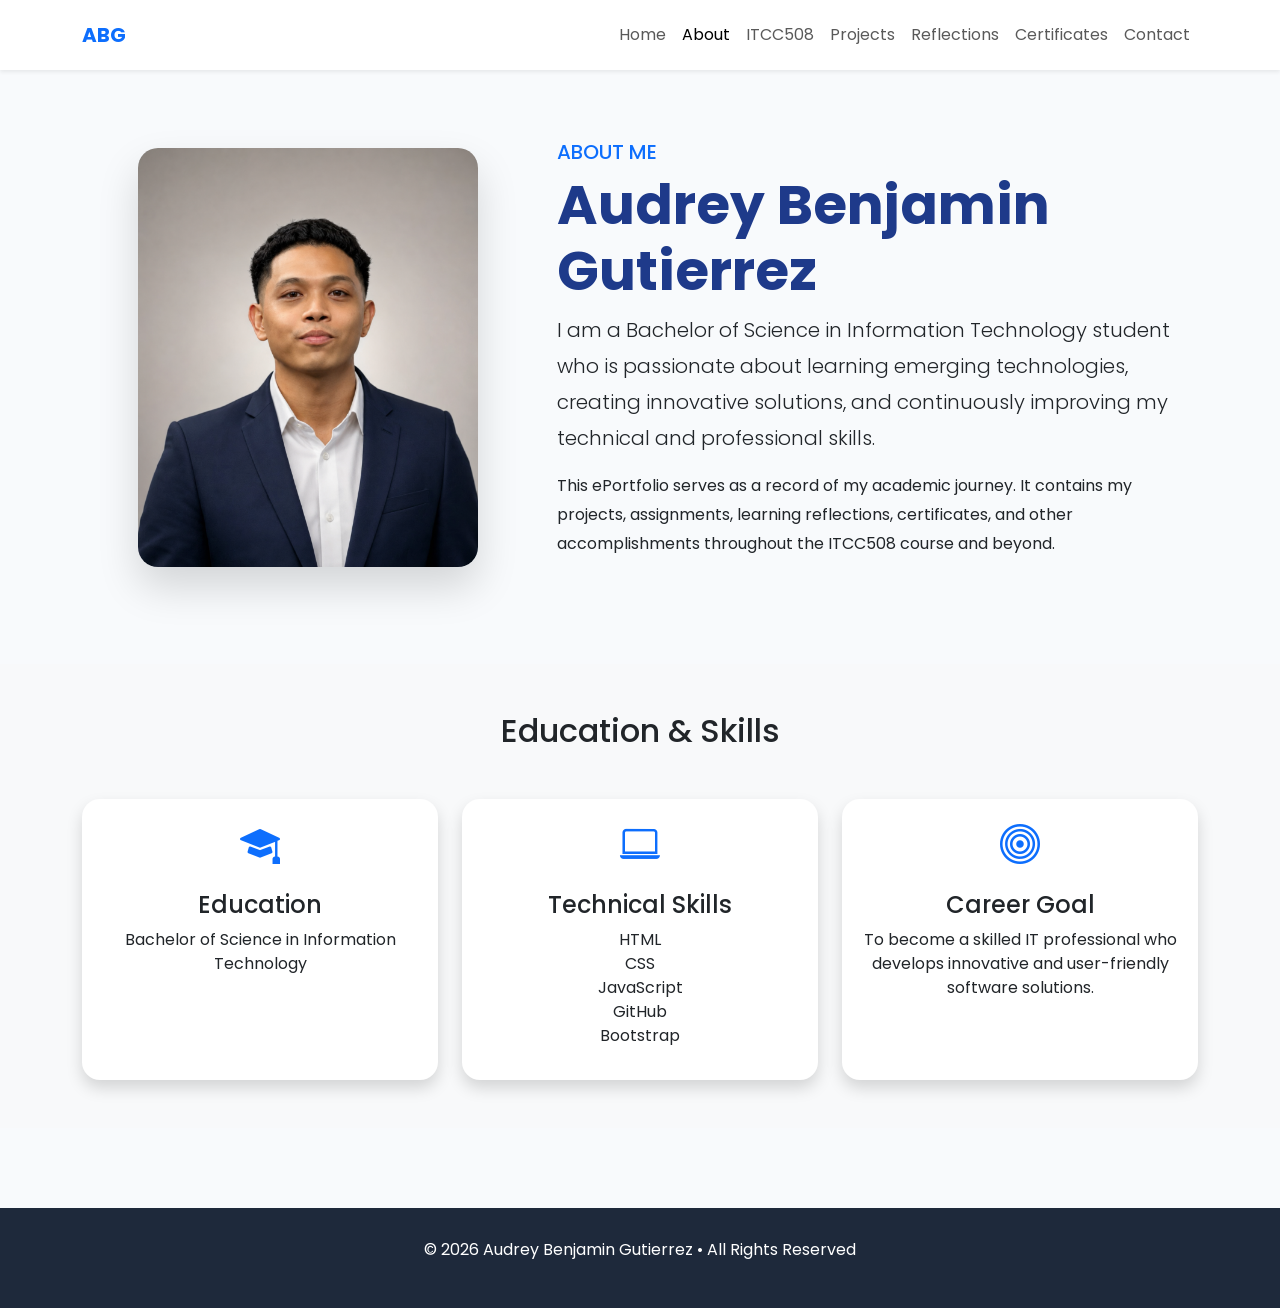
==== about.html @ 9e78c1af "Initial portfolio website" ====
<!DOCTYPE html>
<html lang="en">

<head>

    <meta charset="UTF-8">
    <meta name="viewport" content="width=device-width, initial-scale=1.0">

    <title>About Me | Audrey Benjamin Gutierrez</title>

    <!-- Bootstrap -->
    <link href="https://cdn.jsdelivr.net/npm/bootstrap@5.3.7/dist/css/bootstrap.min.css" rel="stylesheet">

    <!-- Bootstrap Icons -->
    <link rel="stylesheet" href="https://cdn.jsdelivr.net/npm/bootstrap-icons@1.11.3/font/bootstrap-icons.min.css">

    <!-- Google Font -->
    <link href="https://fonts.googleapis.com/css2?family=Poppins:wght@300;400;600;700&display=swap" rel="stylesheet">

    <!-- CSS -->
    <link rel="stylesheet" href="css/style.css">

</head>

<body>

<!-- NAVBAR -->

<nav class="navbar navbar-expand-lg navbar-light bg-white shadow-sm fixed-top">

<div class="container">

<a class="navbar-brand fw-bold text-primary" href="index.html">
ABG
</a>

<button class="navbar-toggler" data-bs-toggle="collapse" data-bs-target="#navMenu">
<span class="navbar-toggler-icon"></span>
</button>

<div class="collapse navbar-collapse" id="navMenu">

<ul class="navbar-nav ms-auto">

<li class="nav-item"><a class="nav-link" href="index.html">Home</a></li>
<li class="nav-item"><a class="nav-link active" href="about.html">About</a></li>
<li class="nav-item"><a class="nav-link" href="itcc508.html">ITCC508</a></li>
<li class="nav-item"><a class="nav-link" href="projects.html">Projects</a></li>
<li class="nav-item"><a class="nav-link" href="reflections.html">Reflections</a></li>
<li class="nav-item"><a class="nav-link" href="certificates.html">Certificates</a></li>
<li class="nav-item"><a class="nav-link" href="contact.html">Contact</a></li>

</ul>

</div>

</div>

</nav>

<!-- ABOUT -->

<section class="about-page">

<div class="container">

<div class="row align-items-center">

<div class="col-lg-5 text-center">

<img src="images/profile.jpg" class="profile-about">

</div>

<div class="col-lg-7">

<h5 class="text-primary">ABOUT ME</h5>

<h1>Audrey Benjamin Gutierrez</h1>

<p class="lead">

I am a Bachelor of Science in Information Technology student who is passionate about learning emerging technologies, creating innovative solutions, and continuously improving my technical and professional skills.

</p>

<p>

This ePortfolio serves as a record of my academic journey. It contains my projects, assignments, learning reflections, certificates, and other accomplishments throughout the ITCC508 course and beyond.

</p>

</div>

</div>

</div>

</section>

<!-- EDUCATION -->

<section class="py-5 bg-light">

<div class="container">

<h2 class="text-center mb-5">Education & Skills</h2>

<div class="row">

<div class="col-md-4">

<div class="card shadow h-100">

<div class="card-body text-center">

<i class="bi bi-mortarboard-fill fs-1 text-primary"></i>

<h4 class="mt-3">Education</h4>

<p>

Bachelor of Science in Information Technology

</p>

</div>

</div>

</div>

<div class="col-md-4">

<div class="card shadow h-100">

<div class="card-body text-center">

<i class="bi bi-laptop fs-1 text-primary"></i>

<h4 class="mt-3">Technical Skills</h4>

<p>

HTML<br>
CSS<br>
JavaScript<br>
GitHub<br>
Bootstrap

</p>

</div>

</div>

</div>

<div class="col-md-4">

<div class="card shadow h-100">

<div class="card-body text-center">

<i class="bi bi-bullseye fs-1 text-primary"></i>

<h4 class="mt-3">Career Goal</h4>

<p>

To become a skilled IT professional who develops innovative and user-friendly software solutions.

</p>

</div>

</div>

</div>

</div>

</div>

</section>

<footer>

<p>

© 2026 Audrey Benjamin Gutierrez • All Rights Reserved

</p>

</footer>

<script src="https://cdn.jsdelivr.net/npm/bootstrap@5.3.7/dist/js/bootstrap.bundle.min.js"></script>

</body>

</html>
---- css/style.css ----
*{
    margin:0;
    padding:0;
    box-sizing:border-box;
}

body{

    font-family:'Poppins',sans-serif;

    background:#f8fafc;

}

.navbar{

    padding:15px 0;

}

.hero{

    padding-top:140px;

    padding-bottom:90px;

}

.hero h1{

    font-size:65px;

    font-weight:700;

    color:#1e3a8a;

}

.hero h3{

    color:#2563eb;

    margin:20px 0;

}

.hero p{

    line-height:1.8;

    margin:30px 0;

}

.hero-image{

    width:420px;

    border-radius:25px;

    box-shadow:0 20px 40px rgba(0,0,0,.15);

}

.card{

    border:none;

    border-radius:18px;

    transition:.35s;

}

.card:hover{

    transform:translateY(-12px);

}

footer{

    background:#1e293b;

    color:white;

    text-align:center;

    padding:30px;

    margin-top:80px;

}
.about-page{

    padding-top:140px;
    padding-bottom:90px;

}

.profile-about{

    width:340px;
    border-radius:20px;

    box-shadow:0 20px 40px rgba(0,0,0,.15);

}

.about-page h1{

    font-size:55px;
    color:#1e3a8a;
    font-weight:700;

}

.about-page p{

    line-height:1.8;

}
.page-header{

padding-top:140px;
padding-bottom:70px;

background:#eff6ff;

}

.page-header h1{

font-size:52px;

font-weight:700;

color:#1e3a8a;

}

.page-header p{

margin-top:20px;

font-size:18px;

color:#555;

}

.dashboard-card{

background:white;

padding:35px;

border-radius:18px;

box-shadow:0 10px 25px rgba(0,0,0,.08);

height:100%;

transition:.3s;

}

.dashboard-card:hover{

transform:translateY(-8px);

}

.dashboard-card h3{

color:#2563eb;

margin-bottom:20px;

}
/* PROJECT PAGE */

.project-card{

background:white;

border-radius:20px;

overflow:hidden;

box-shadow:0 15px 30px rgba(0,0,0,.08);

transition:.35s;

height:100%;

}

.project-card:hover{

transform:translateY(-10px);

}

.project-card img{

height:220px;

width:100%;

object-fit:cover;

}

.badge{

padding:10px 15px;

margin-right:5px;

}
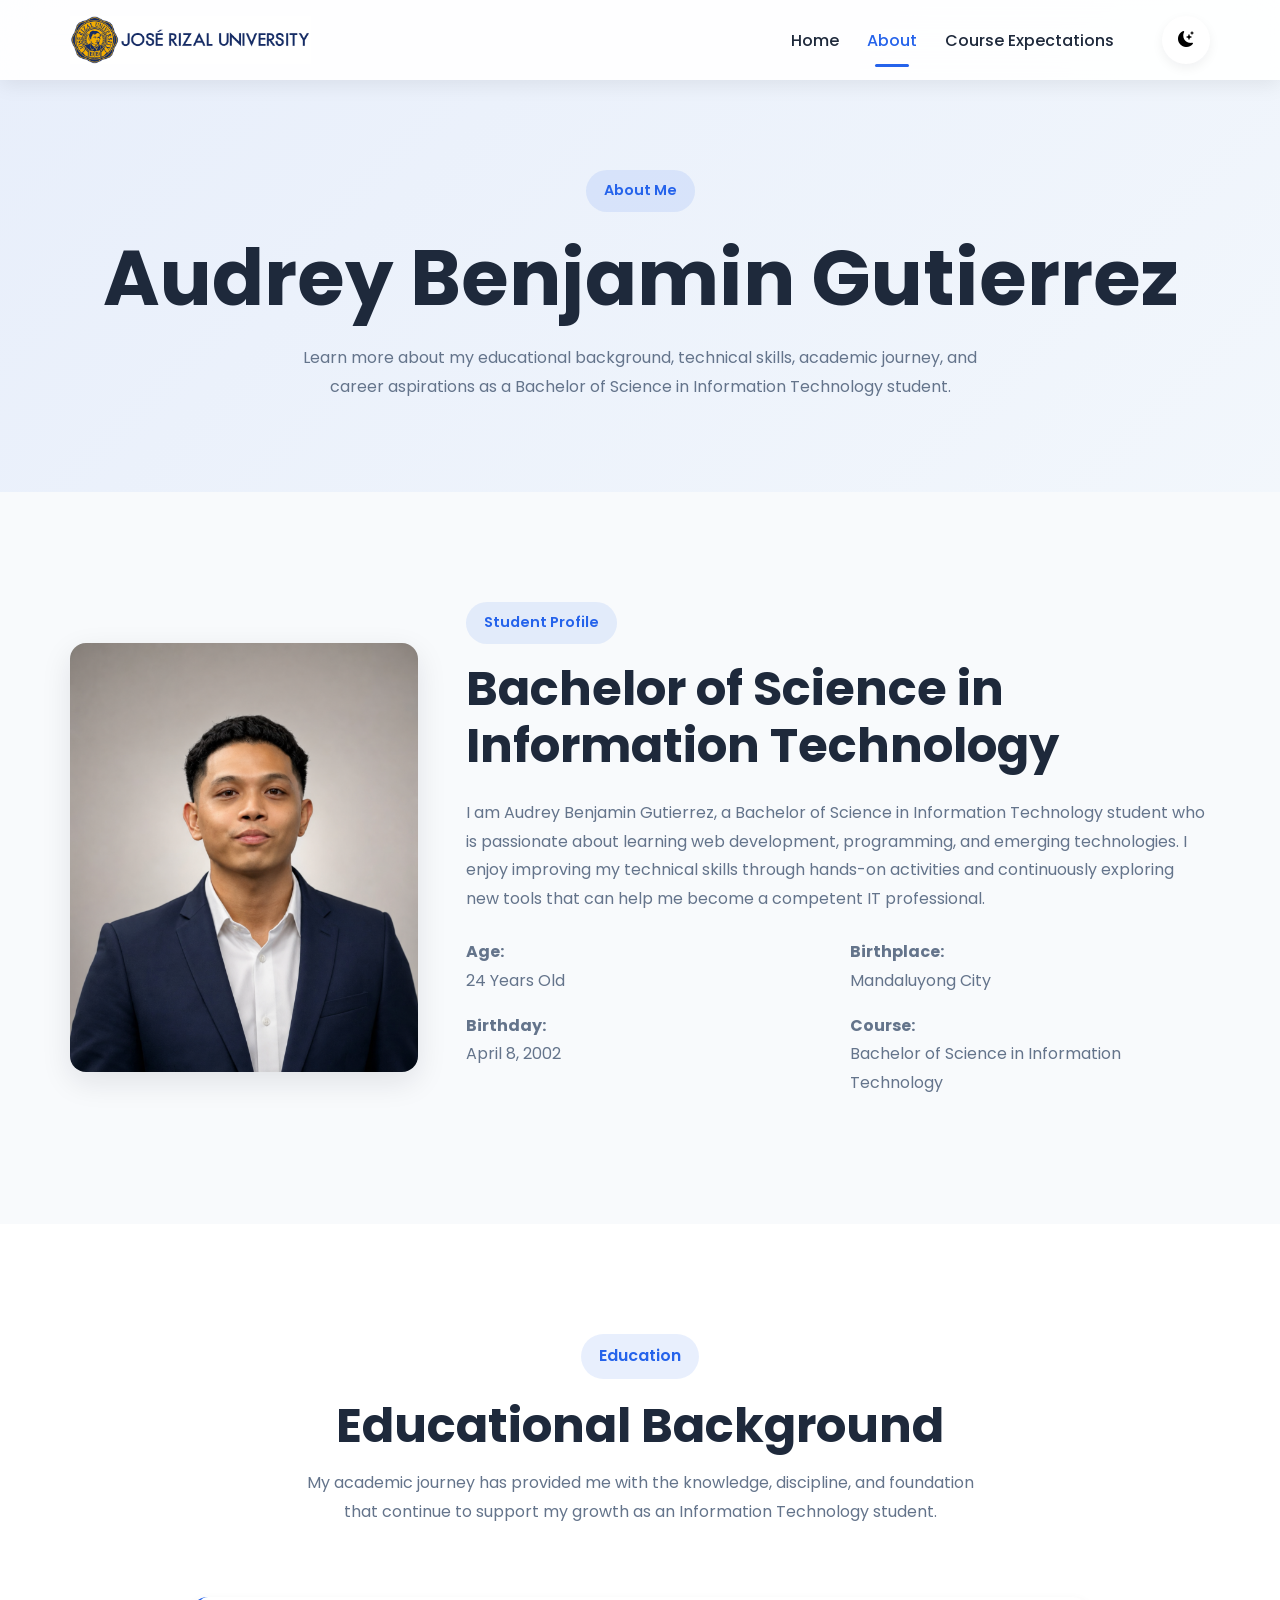
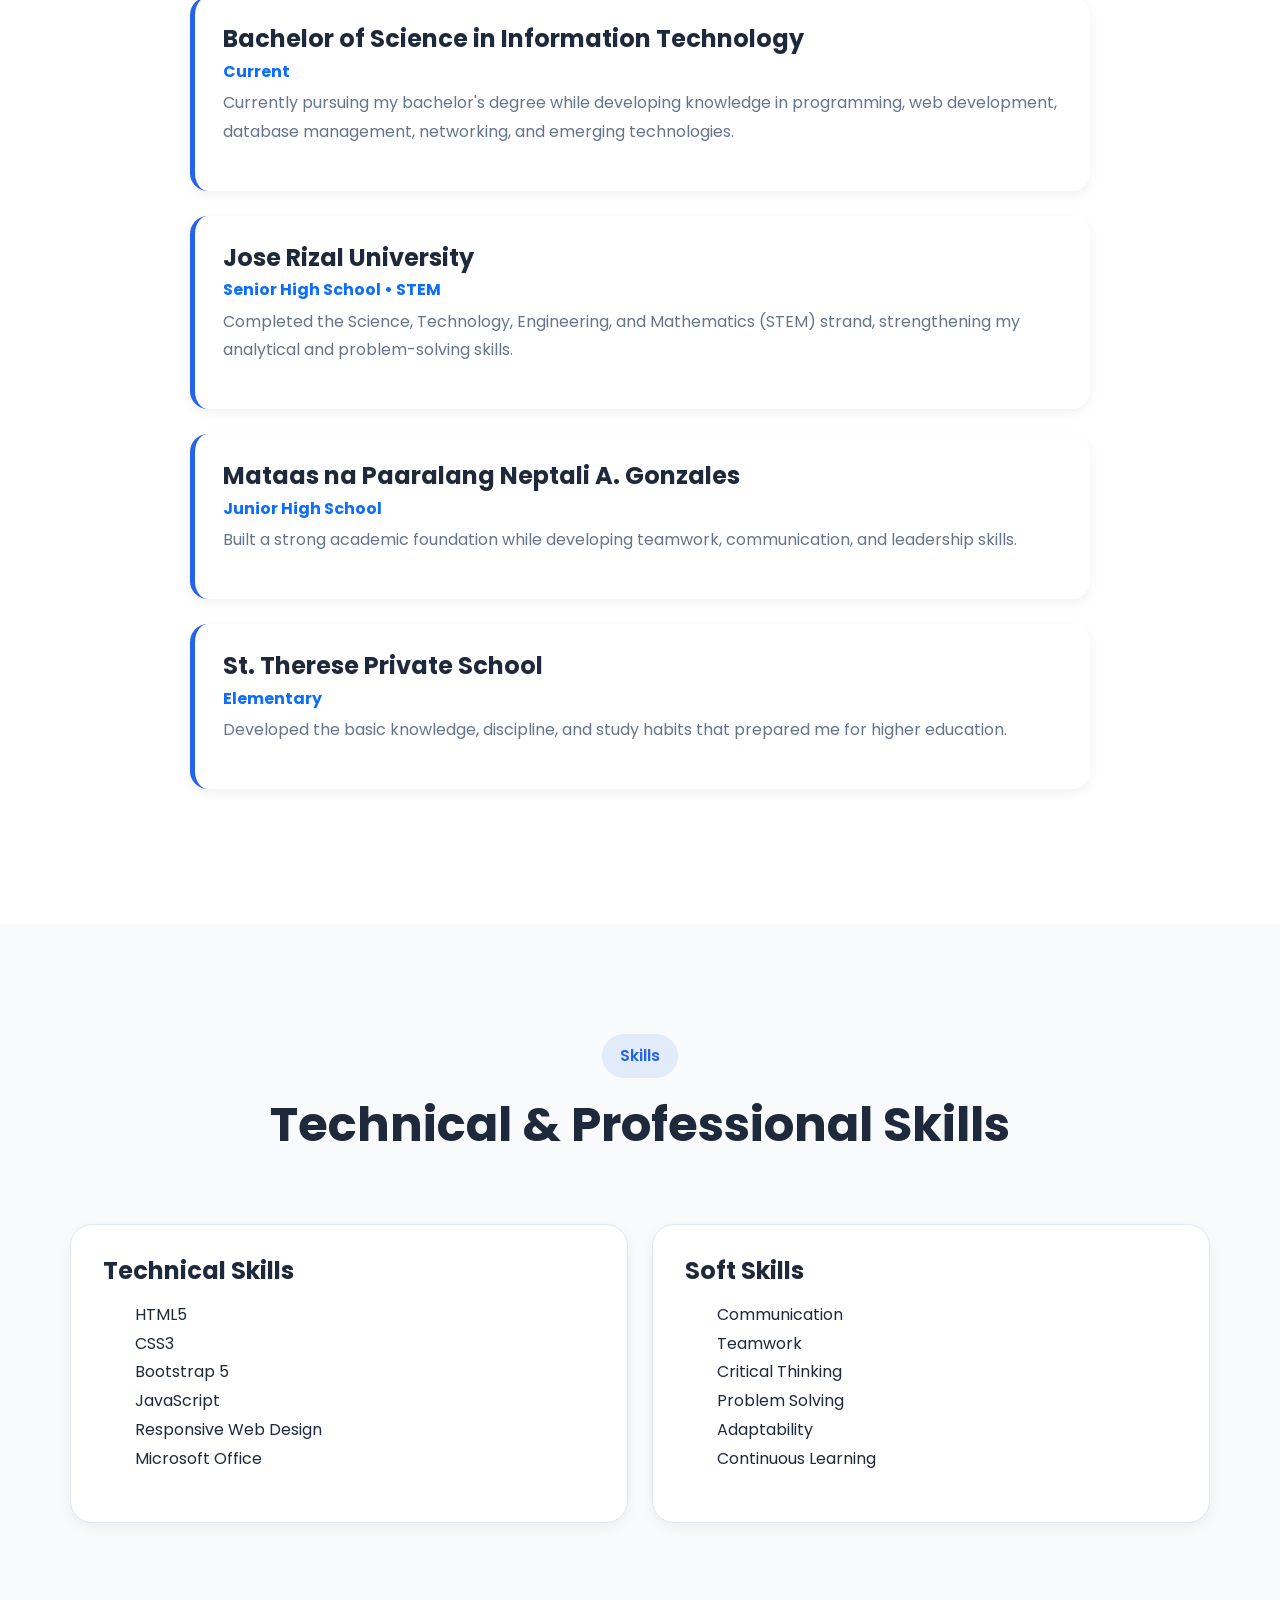
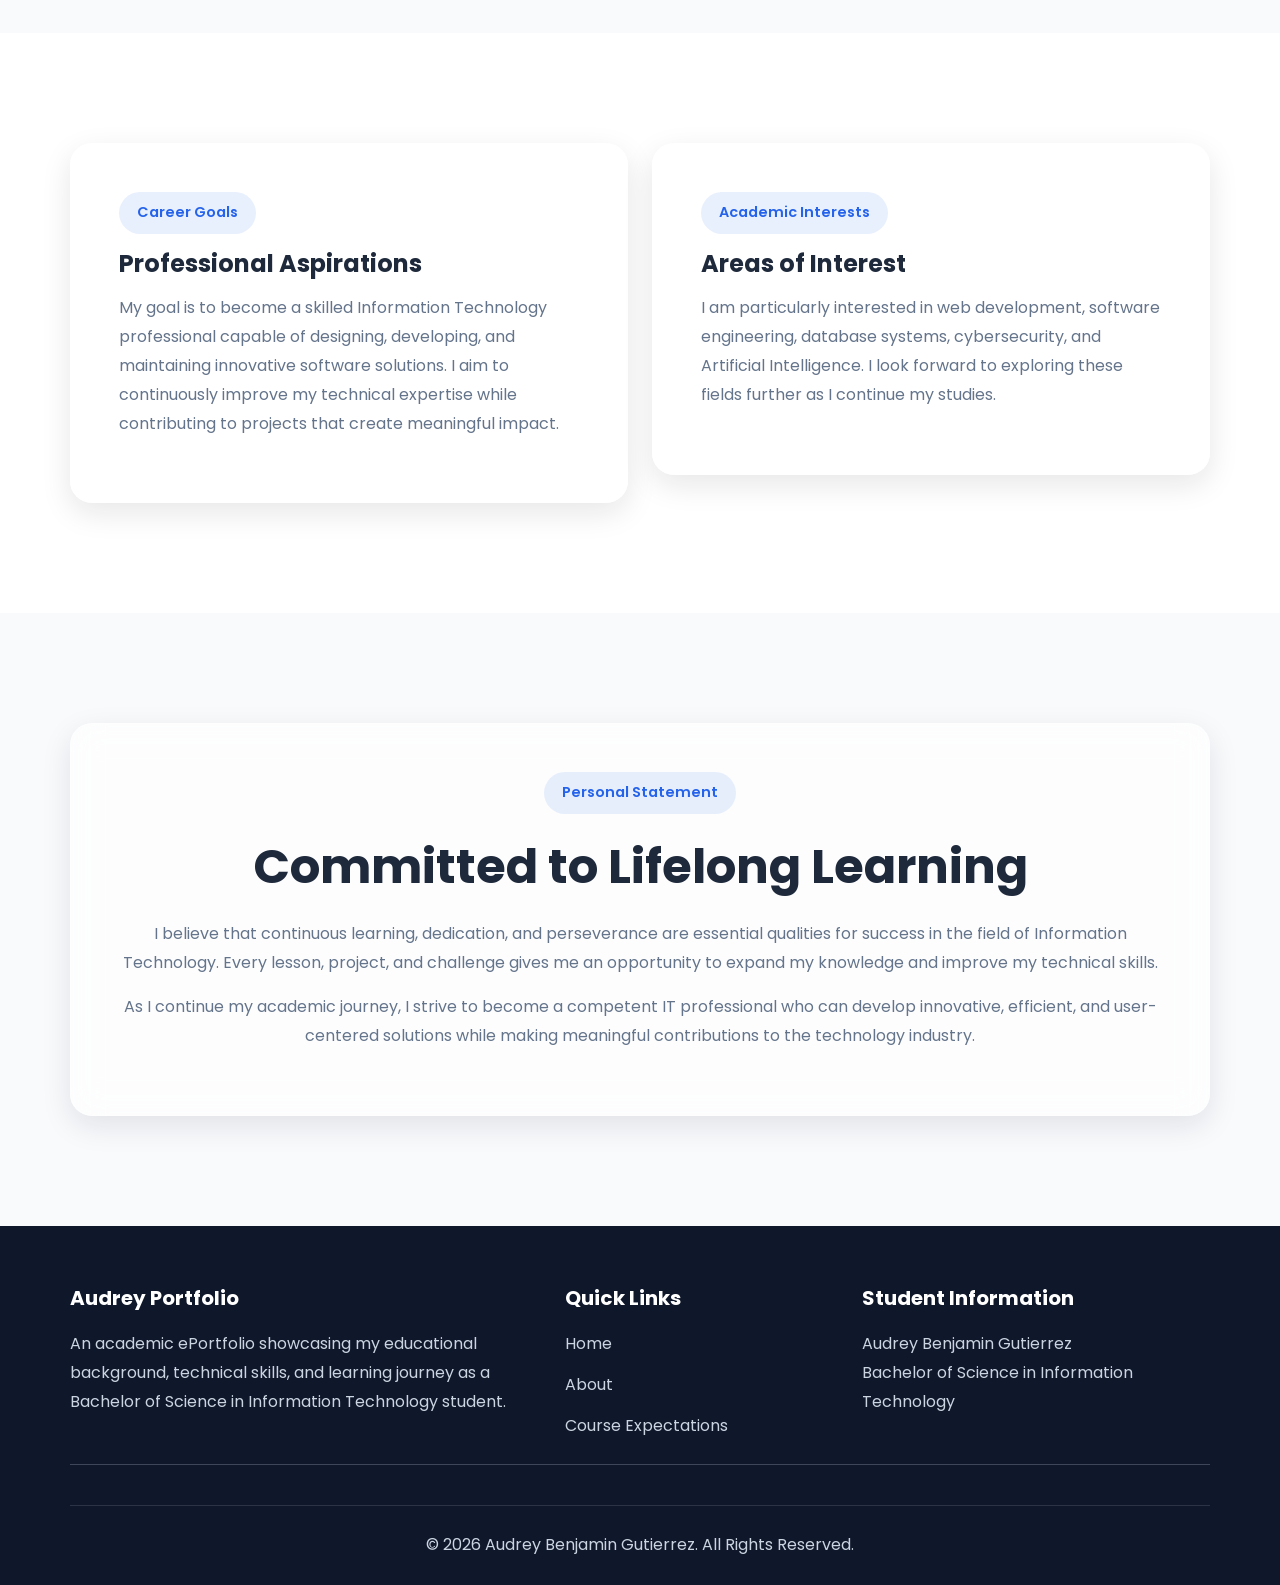
==== commit f9eb4d0e: "Simplify portfolio and complete Course Expectations page" ====
--- a/about.html
+++ b/about.html
@@ -4,197 +4,705 @@
 <head>
 
     <meta charset="UTF-8">
+
     <meta name="viewport" content="width=device-width, initial-scale=1.0">
 
-    <title>About Me | Audrey Benjamin Gutierrez</title>
+    <title>About | Audrey Benjamin Gutierrez</title>
+
+    <meta name="description" content="About Audrey Benjamin Gutierrez">
+
+    <!-- Google Fonts -->
+
+    <link href="https://fonts.googleapis.com/css2?family=Poppins:wght@300;400;500;600;700;800&display=swap"
+        rel="stylesheet">
 
     <!-- Bootstrap -->
-    <link href="https://cdn.jsdelivr.net/npm/bootstrap@5.3.7/dist/css/bootstrap.min.css" rel="stylesheet">
+
+    <link href="https://cdn.jsdelivr.net/npm/bootstrap@5.3.3/dist/css/bootstrap.min.css" rel="stylesheet">
 
     <!-- Bootstrap Icons -->
-    <link rel="stylesheet" href="https://cdn.jsdelivr.net/npm/bootstrap-icons@1.11.3/font/bootstrap-icons.min.css">
-
-    <!-- Google Font -->
-    <link href="https://fonts.googleapis.com/css2?family=Poppins:wght@300;400;600;700&display=swap" rel="stylesheet">
-
-    <!-- CSS -->
+
+    <link href="https://cdn.jsdelivr.net/npm/bootstrap-icons@1.11.3/font/bootstrap-icons.css" rel="stylesheet">
+
+    <!-- Custom CSS -->
+
     <link rel="stylesheet" href="css/style.css">
 
+    <link rel="stylesheet" href="css/responsive.css">
+
 </head>
 
 <body>
 
-<!-- NAVBAR -->
-
-<nav class="navbar navbar-expand-lg navbar-light bg-white shadow-sm fixed-top">
-
-<div class="container">
-
-<a class="navbar-brand fw-bold text-primary" href="index.html">
-ABG
-</a>
-
-<button class="navbar-toggler" data-bs-toggle="collapse" data-bs-target="#navMenu">
-<span class="navbar-toggler-icon"></span>
-</button>
-
-<div class="collapse navbar-collapse" id="navMenu">
-
-<ul class="navbar-nav ms-auto">
-
-<li class="nav-item"><a class="nav-link" href="index.html">Home</a></li>
-<li class="nav-item"><a class="nav-link active" href="about.html">About</a></li>
-<li class="nav-item"><a class="nav-link" href="itcc508.html">ITCC508</a></li>
-<li class="nav-item"><a class="nav-link" href="projects.html">Projects</a></li>
-<li class="nav-item"><a class="nav-link" href="reflections.html">Reflections</a></li>
-<li class="nav-item"><a class="nav-link" href="certificates.html">Certificates</a></li>
-<li class="nav-item"><a class="nav-link" href="contact.html">Contact</a></li>
-
-</ul>
-
-</div>
-
-</div>
-
-</nav>
-
-<!-- ABOUT -->
-
-<section class="about-page">
-
-<div class="container">
-
-<div class="row align-items-center">
-
-<div class="col-lg-5 text-center">
-
-<img src="images/profile.jpg" class="profile-about">
-
-</div>
-
-<div class="col-lg-7">
-
-<h5 class="text-primary">ABOUT ME</h5>
-
-<h1>Audrey Benjamin Gutierrez</h1>
-
-<p class="lead">
-
-I am a Bachelor of Science in Information Technology student who is passionate about learning emerging technologies, creating innovative solutions, and continuously improving my technical and professional skills.
-
-</p>
-
-<p>
-
-This ePortfolio serves as a record of my academic journey. It contains my projects, assignments, learning reflections, certificates, and other accomplishments throughout the ITCC508 course and beyond.
-
-</p>
-
-</div>
-
-</div>
-
-</div>
-
-</section>
-
-<!-- EDUCATION -->
-
-<section class="py-5 bg-light">
-
-<div class="container">
-
-<h2 class="text-center mb-5">Education & Skills</h2>
-
-<div class="row">
-
-<div class="col-md-4">
-
-<div class="card shadow h-100">
-
-<div class="card-body text-center">
-
-<i class="bi bi-mortarboard-fill fs-1 text-primary"></i>
-
-<h4 class="mt-3">Education</h4>
-
-<p>
-
-Bachelor of Science in Information Technology
-
-</p>
-
-</div>
-
-</div>
-
-</div>
-
-<div class="col-md-4">
-
-<div class="card shadow h-100">
-
-<div class="card-body text-center">
-
-<i class="bi bi-laptop fs-1 text-primary"></i>
-
-<h4 class="mt-3">Technical Skills</h4>
-
-<p>
-
-HTML<br>
-CSS<br>
-JavaScript<br>
-GitHub<br>
-Bootstrap
-
-</p>
-
-</div>
-
-</div>
-
-</div>
-
-<div class="col-md-4">
-
-<div class="card shadow h-100">
-
-<div class="card-body text-center">
-
-<i class="bi bi-bullseye fs-1 text-primary"></i>
-
-<h4 class="mt-3">Career Goal</h4>
-
-<p>
-
-To become a skilled IT professional who develops innovative and user-friendly software solutions.
-
-</p>
-
-</div>
-
-</div>
-
-</div>
-
-</div>
-
-</div>
-
-</section>
-
-<footer>
-
-<p>
-
-© 2026 Audrey Benjamin Gutierrez • All Rights Reserved
-
-</p>
-
-</footer>
-
-<script src="https://cdn.jsdelivr.net/npm/bootstrap@5.3.7/dist/js/bootstrap.bundle.min.js"></script>
+    <!-- ==========================================
+         NAVIGATION
+    =========================================== -->
+
+    <nav class="navbar navbar-expand-lg fixed-top">
+
+        <div class="container-custom">
+
+            <a class="navbar-brand" href="index.html">
+
+                <img src="images/jru.jpg" alt="Jose Rizal University Logo" class="navbar-logo">
+
+            </a>
+
+            <button class="navbar-toggler" type="button" data-bs-toggle="collapse" data-bs-target="#navbar">
+
+                <span class="navbar-toggler-icon"></span>
+
+            </button>
+
+            <div class="collapse navbar-collapse" id="navbar">
+
+                <ul class="navbar-nav ms-auto align-items-lg-center">
+
+                    <li class="nav-item">
+
+                        <a class="nav-link" href="index.html">
+
+                            Home
+
+                        </a>
+
+                    </li>
+
+                    <li class="nav-item">
+
+                        <a class="nav-link active" href="about.html">
+
+                            About
+
+                        </a>
+
+                    </li>
+
+                    <li class="nav-item">
+
+                        <a class="nav-link" href="expectations.html">
+
+                            Course Expectations
+
+                        </a>
+
+                    </li>
+
+                    <li class="nav-item ms-lg-3">
+
+                        <button id="darkModeToggle" class="btn-icon" aria-label="Toggle Dark Mode">
+
+                            <i class="bi bi-moon-stars-fill"></i>
+
+                        </button>
+
+                    </li>
+
+                </ul>
+
+            </div>
+
+        </div>
+
+    </nav>
+
+    <!-- ==========================================
+         PAGE HEADER
+    =========================================== -->
+
+    <section class="page-banner">
+
+        <div class="container-custom text-center">
+
+            <span class="badge-soft">
+
+                About Me
+
+            </span>
+
+            <h1>
+
+                Audrey Benjamin Gutierrez
+
+            </h1>
+
+            <p>
+
+                Learn more about my educational background,
+                technical skills, academic journey,
+                and career aspirations as a Bachelor of Science
+                in Information Technology student.
+
+            </p>
+
+        </div>
+
+    </section>
+
+    <!-- ==========================================
+         PROFILE
+    =========================================== -->
+
+    <section>
+
+        <div class="container-custom">
+
+            <div class="row align-items-center g-5">
+
+                <div class="col-lg-4 text-center fade-up">
+
+                    <img src="images/profile.jpg" alt="Audrey Benjamin Gutierrez"
+                        class="img-fluid rounded-4 shadow-soft">
+
+                </div>
+
+                <div class="col-lg-8 fade-up">
+
+                    <span class="badge-soft">
+
+                        Student Profile
+
+                    </span>
+
+                    <h2 class="mt-3">
+
+                        Bachelor of Science in Information Technology
+
+                    </h2>
+
+                    <p class="mt-4">
+
+                        I am Audrey Benjamin Gutierrez, a Bachelor of Science
+                        in Information Technology student who is passionate
+                        about learning web development, programming,
+                        and emerging technologies. I enjoy improving my
+                        technical skills through hands-on activities and
+                        continuously exploring new tools that can help me
+                        become a competent IT professional.
+
+                    </p>
+
+                    <div class="row mt-4">
+
+                        <div class="col-md-6">
+
+                            <p>
+
+                                <strong>Age:</strong><br>
+
+                                24 Years Old
+
+                            </p>
+
+                            <p>
+
+                                <strong>Birthday:</strong><br>
+
+                                April 8, 2002
+
+                            </p>
+
+                        </div>
+
+                        <div class="col-md-6">
+
+                            <p>
+
+                                <strong>Birthplace:</strong><br>
+
+                                Mandaluyong City
+
+                            </p>
+
+                            <p>
+
+                                <strong>Course:</strong><br>
+
+                                Bachelor of Science in Information Technology
+
+                            </p>
+
+                        </div>
+
+                    </div>
+
+                </div>
+
+            </div>
+
+        </div>
+
+    </section>
+    <!-- ==========================================
+         EDUCATION
+    =========================================== -->
+
+    <section class="bg-white">
+
+        <div class="container-custom">
+
+            <div class="section-header fade-up">
+
+                <span>Education</span>
+
+                <h2>Educational Background</h2>
+
+                <p>
+
+                    My academic journey has provided me with the knowledge,
+                    discipline, and foundation that continue to support my
+                    growth as an Information Technology student.
+
+                </p>
+
+            </div>
+
+            <div class="timeline">
+
+                <div class="timeline-item fade-up">
+
+                    <div class="timeline-dot"></div>
+
+                    <div class="timeline-content">
+
+                        <h3>
+
+                            Bachelor of Science in Information Technology
+
+                        </h3>
+
+                        <h6 class="text-primary">
+
+                            Current
+
+                        </h6>
+
+                        <p>
+
+                            Currently pursuing my bachelor's degree while
+                            developing knowledge in programming,
+                            web development, database management,
+                            networking, and emerging technologies.
+
+                        </p>
+
+                    </div>
+
+                </div>
+
+                <div class="timeline-item fade-up">
+
+                    <div class="timeline-dot"></div>
+
+                    <div class="timeline-content">
+
+                        <h3>
+
+                            Jose Rizal University
+
+                        </h3>
+
+                        <h6 class="text-primary">
+
+                            Senior High School • STEM
+
+                        </h6>
+
+                        <p>
+
+                            Completed the Science, Technology,
+                            Engineering, and Mathematics (STEM)
+                            strand, strengthening my analytical
+                            and problem-solving skills.
+
+                        </p>
+
+                    </div>
+
+                </div>
+
+                <div class="timeline-item fade-up">
+
+                    <div class="timeline-dot"></div>
+
+                    <div class="timeline-content">
+
+                        <h3>
+
+                            Mataas na Paaralang Neptali A. Gonzales
+
+                        </h3>
+
+                        <h6 class="text-primary">
+
+                            Junior High School
+
+                        </h6>
+
+                        <p>
+
+                            Built a strong academic foundation while
+                            developing teamwork, communication,
+                            and leadership skills.
+
+                        </p>
+
+                    </div>
+
+                </div>
+
+                <div class="timeline-item fade-up">
+
+                    <div class="timeline-dot"></div>
+
+                    <div class="timeline-content">
+
+                        <h3>
+
+                            St. Therese Private School
+
+                        </h3>
+
+                        <h6 class="text-primary">
+
+                            Elementary
+
+                        </h6>
+
+                        <p>
+
+                            Developed the basic knowledge,
+                            discipline, and study habits that
+                            prepared me for higher education.
+
+                        </p>
+
+                    </div>
+
+                </div>
+
+            </div>
+
+        </div>
+
+    </section>
+
+    <!-- ==========================================
+         SKILLS
+    =========================================== -->
+
+    <section>
+
+        <div class="container-custom">
+
+            <div class="section-header fade-up">
+
+                <span>Skills</span>
+
+                <h2>Technical & Professional Skills</h2>
+
+            </div>
+
+            <div class="row g-4">
+
+                <div class="col-lg-6">
+
+                    <div class="dashboard-card fade-up">
+
+                        <h3>
+
+                            Technical Skills
+
+                        </h3>
+
+                        <ul class="dashboard-list">
+
+                            <li>HTML5</li>
+                            <li>CSS3</li>
+                            <li>Bootstrap 5</li>
+                            <li>JavaScript</li>
+                            <li>Responsive Web Design</li>
+                            <li>Microsoft Office</li>
+
+                        </ul>
+
+                    </div>
+
+                </div>
+
+                <div class="col-lg-6">
+
+                    <div class="dashboard-card fade-up">
+
+                        <h3>
+
+                            Soft Skills
+
+                        </h3>
+
+                        <ul class="dashboard-list">
+
+                            <li>Communication</li>
+                            <li>Teamwork</li>
+                            <li>Critical Thinking</li>
+                            <li>Problem Solving</li>
+                            <li>Adaptability</li>
+                            <li>Continuous Learning</li>
+
+                        </ul>
+
+                    </div>
+
+                </div>
+
+            </div>
+
+        </div>
+
+    </section>
+
+    <!-- ==========================================
+         GOALS
+    =========================================== -->
+
+    <section class="bg-white">
+
+        <div class="container-custom">
+
+            <div class="row g-4">
+
+                <div class="col-lg-6">
+
+                    <div class="glass p-5 fade-up">
+
+                        <span class="badge-soft">
+
+                            Career Goals
+
+                        </span>
+
+                        <h3 class="mt-3">
+
+                            Professional Aspirations
+
+                        </h3>
+
+                        <p class="mt-3">
+
+                            My goal is to become a skilled Information
+                            Technology professional capable of designing,
+                            developing, and maintaining innovative software
+                            solutions. I aim to continuously improve my
+                            technical expertise while contributing to projects
+                            that create meaningful impact.
+
+                        </p>
+
+                    </div>
+
+                </div>
+
+                <div class="col-lg-6">
+
+                    <div class="glass p-5 fade-up">
+
+                        <span class="badge-soft">
+
+                            Academic Interests
+
+                        </span>
+
+                        <h3 class="mt-3">
+
+                            Areas of Interest
+
+                        </h3>
+
+                        <p class="mt-3">
+
+                            I am particularly interested in web development,
+                            software engineering, database systems,
+                            cybersecurity, and Artificial Intelligence. I look
+                            forward to exploring these fields further as I
+                            continue my studies.
+
+                        </p>
+
+                    </div>
+
+                </div>
+
+            </div>
+
+        </div>
+
+    </section>
+
+    <!-- ==========================================
+         PERSONAL STATEMENT
+    =========================================== -->
+
+    <section>
+
+        <div class="container-custom">
+
+            <div class="glass p-5 text-center fade-up">
+
+                <span class="badge-soft">
+
+                    Personal Statement
+
+                </span>
+
+                <h2 class="mt-4">
+
+                    Committed to Lifelong Learning
+
+                </h2>
+
+                <p class="mt-4">
+
+                    I believe that continuous learning, dedication, and
+                    perseverance are essential qualities for success in the
+                    field of Information Technology. Every lesson, project,
+                    and challenge gives me an opportunity to expand my
+                    knowledge and improve my technical skills.
+
+                </p>
+
+                <p>
+
+                    As I continue my academic journey, I strive to become
+                    a competent IT professional who can develop innovative,
+                    efficient, and user-centered solutions while making
+                    meaningful contributions to the technology industry.
+
+                </p>
+
+            </div>
+
+        </div>
+
+    </section>
+
+    <!-- ==========================================
+         FOOTER
+    =========================================== -->
+
+    <footer class="footer">
+
+        <div class="container-custom">
+
+            <div class="row g-5">
+
+                <div class="col-lg-5">
+
+                    <h5>
+
+                        Audrey Portfolio
+
+                    </h5>
+
+                    <p>
+
+                        An academic ePortfolio showcasing my educational
+                        background, technical skills, and learning journey
+                        as a Bachelor of Science in Information Technology
+                        student.
+
+                    </p>
+
+                </div>
+
+                <div class="col-lg-3">
+
+                    <h5>
+
+                        Quick Links
+
+                    </h5>
+
+                    <div class="footer-links">
+
+                        <a href="index.html">
+
+                            Home
+
+                        </a>
+
+                        <a href="about.html">
+
+                            About
+
+                        </a>
+
+                        <a href="expectations.html">
+
+                            Course Expectations
+
+                        </a>
+
+                    </div>
+
+                </div>
+
+                <div class="col-lg-4">
+
+                    <h5>
+
+                        Student Information
+
+                    </h5>
+
+                    <p>
+
+                        Audrey Benjamin Gutierrez<br>
+
+                        Bachelor of Science in Information Technology
+
+                    </p>
+
+                </div>
+
+            </div>
+
+            <hr class="my-4">
+
+            <div class="footer-bottom text-center">
+
+                <p class="mb-0">
+
+                    &copy;
+                    <span id="year"></span>
+
+                    Audrey Benjamin Gutierrez.
+                    All Rights Reserved.
+
+                </p>
+
+            </div>
+
+        </div>
+
+    </footer>
+
+    <!-- ==========================================
+         BACK TO TOP
+    =========================================== -->
+
+    <button id="backToTop" aria-label="Back To Top">
+
+        <i class="bi bi-arrow-up"></i>
+
+    </button>
+
+    <!-- ==========================================
+         JAVASCRIPT
+    =========================================== -->
+
+    <script src="https://cdn.jsdelivr.net/npm/bootstrap@5.3.3/dist/js/bootstrap.bundle.min.js"></script>
+
+    <script src="js/script.js"></script>
 
 </body>
 
--- a/css/style.css
+++ b/css/style.css
@@ -1,221 +1,1195 @@
-*{
-    margin:0;
-    padding:0;
-    box-sizing:border-box;
-}
-
-body{
-
-    font-family:'Poppins',sans-serif;
-
-    background:#f8fafc;
-
-}
-
-.navbar{
-
-    padding:15px 0;
-
-}
-
-.hero{
-
-    padding-top:140px;
-
-    padding-bottom:90px;
-
-}
-
-.hero h1{
-
-    font-size:65px;
-
-    font-weight:700;
-
-    color:#1e3a8a;
-
-}
-
-.hero h3{
-
-    color:#2563eb;
-
-    margin:20px 0;
-
-}
-
-.hero p{
-
-    line-height:1.8;
-
-    margin:30px 0;
-
-}
-
-.hero-image{
-
-    width:420px;
-
-    border-radius:25px;
-
-    box-shadow:0 20px 40px rgba(0,0,0,.15);
-
-}
-
-.card{
-
-    border:none;
-
-    border-radius:18px;
-
-    transition:.35s;
-
-}
-
-.card:hover{
-
-    transform:translateY(-12px);
-
-}
-
-footer{
-
-    background:#1e293b;
-
-    color:white;
-
-    text-align:center;
-
-    padding:30px;
-
-    margin-top:80px;
-
-}
-.about-page{
-
-    padding-top:140px;
-    padding-bottom:90px;
-
-}
-
-.profile-about{
-
-    width:340px;
-    border-radius:20px;
-
-    box-shadow:0 20px 40px rgba(0,0,0,.15);
-
-}
-
-.about-page h1{
-
-    font-size:55px;
-    color:#1e3a8a;
-    font-weight:700;
-
-}
-
-.about-page p{
-
-    line-height:1.8;
-
-}
-.page-header{
-
-padding-top:140px;
-padding-bottom:70px;
-
-background:#eff6ff;
-
-}
-
-.page-header h1{
-
-font-size:52px;
-
-font-weight:700;
-
-color:#1e3a8a;
-
-}
-
-.page-header p{
-
-margin-top:20px;
-
-font-size:18px;
-
-color:#555;
-
-}
-
-.dashboard-card{
-
-background:white;
-
-padding:35px;
-
-border-radius:18px;
-
-box-shadow:0 10px 25px rgba(0,0,0,.08);
-
-height:100%;
-
-transition:.3s;
-
-}
-
-.dashboard-card:hover{
-
-transform:translateY(-8px);
-
-}
-
-.dashboard-card h3{
-
-color:#2563eb;
-
-margin-bottom:20px;
-
-}
-/* PROJECT PAGE */
-
-.project-card{
-
-background:white;
-
-border-radius:20px;
-
-overflow:hidden;
-
-box-shadow:0 15px 30px rgba(0,0,0,.08);
-
-transition:.35s;
-
-height:100%;
-
-}
-
-.project-card:hover{
-
-transform:translateY(-10px);
-
-}
-
-.project-card img{
-
-height:220px;
-
-width:100%;
-
-object-fit:cover;
-
-}
-
-.badge{
-
-padding:10px 15px;
-
-margin-right:5px;
+/* ==========================================================
+   Academic ePortfolio
+   Author: Audrey Benjamin Gutierrez
+   Design: Modern • Apple Inspired
+========================================================== */
+
+@import url('https://fonts.googleapis.com/css2?family=Poppins:wght@300;400;500;600;700;800&display=swap');
+
+/* ==========================================================
+   VARIABLES
+========================================================== */
+
+:root {
+
+    --primary: #2563EB;
+    --secondary: #3B82F6;
+    --accent: #60A5FA;
+
+    --background: #F8FAFC;
+    --surface: #FFFFFF;
+
+    --text: #1E293B;
+    --text-light: #64748B;
+
+    --border: #E2E8F0;
+
+    --shadow-sm: 0 4px 12px rgba(15, 23, 42, .06);
+    --shadow-md: 0 10px 30px rgba(15, 23, 42, .10);
+    --shadow-lg: 0 20px 60px rgba(15, 23, 42, .14);
+
+    --radius: 22px;
+
+    --transition: .35s ease;
+
+    --navbar-height: 80px;
+
+}
+
+/* ==========================================================
+   DARK MODE
+========================================================== */
+
+body.dark-mode {
+
+    --background: #0F172A;
+
+    --surface: #1E293B;
+
+    --text: #F8FAFC;
+
+    --text-light: #CBD5E1;
+
+    --border: #334155;
+
+}
+
+/* ==========================================================
+   RESET
+========================================================== */
+
+*,
+*::before,
+*::after {
+
+    margin: 0;
+    padding: 0;
+
+    box-sizing: border-box;
+
+}
+
+html {
+
+    scroll-behavior: smooth;
+
+}
+
+body {
+
+    font-family: 'Poppins', sans-serif;
+
+    background: var(--background);
+
+    color: var(--text);
+
+    line-height: 1.8;
+
+    overflow-x: hidden;
+
+    transition: var(--transition);
+
+}
+
+img {
+
+    display: block;
+
+    max-width: 100%;
+
+}
+
+a {
+
+    text-decoration: none;
+
+    color: inherit;
+
+}
+
+ul {
+
+    list-style: none;
+
+}
+
+button {
+
+    border: none;
+
+    outline: none;
+
+    cursor: pointer;
+
+    background: none;
+
+}
+
+/* ==========================================================
+   TYPOGRAPHY
+========================================================== */
+
+h1,
+h2,
+h3,
+h4,
+h5,
+h6 {
+
+    color: var(--text);
+
+    font-weight: 700;
+
+    line-height: 1.2;
+
+}
+
+h1 {
+
+    font-size: clamp(3rem, 6vw, 5rem);
+
+}
+
+h2 {
+
+    font-size: clamp(2rem, 4vw, 3rem);
+
+}
+
+h3 {
+
+    font-size: 1.5rem;
+
+}
+
+p {
+
+    color: var(--text-light);
+
+    margin-bottom: 1rem;
+
+}
+
+/* ==========================================================
+   LAYOUT
+========================================================== */
+
+section {
+
+    padding: 110px 0;
+
+}
+
+.container-custom {
+
+    width: min(1200px, 92%);
+
+    margin: auto;
+
+}
+
+.bg-white {
+
+    background: var(--surface);
+
+}
+
+/* ==========================================================
+   NAVBAR
+========================================================== */
+
+.navbar {
+
+    position: fixed;
+
+    top: 0;
+    left: 0;
+
+    width: 100%;
+
+    min-height: 80px;
+
+    background: rgba(255, 255, 255, .92);
+
+    backdrop-filter: blur(20px);
+
+    box-shadow: 0 4px 20px rgba(0, 0, 0, .08);
+
+    z-index: 1000;
+
+}
+
+body.dark-mode .navbar {
+
+    background: rgba(15, 23, 42, .92);
+
+}
+
+.navbar .container-custom {
+
+    display: flex;
+
+    align-items: center;
+
+}
+
+.navbar-brand {
+
+    display: flex;
+
+    align-items: center;
+
+    margin-right: auto;
+
+}
+
+.navbar-logo {
+
+    height: 48px;
+
+    width: auto;
+
+}
+
+.navbar-nav {
+
+    align-items: center;
+
+    gap: 12px;
+
+}
+
+.navbar-nav .nav-link {
+
+    position: relative;
+
+    padding: .5rem 1rem;
+
+    line-height: normal;
+
+    font-weight: 500;
+
+    color: var(--text) !important;
+
+}
+
+.navbar-nav .nav-link.active,
+
+.navbar-nav .nav-link:hover {
+
+    color: var(--primary) !important;
+
+}
+
+.navbar-nav .nav-link::after {
+
+    content: "";
+
+    position: absolute;
+
+    left: 1rem;
+
+    right: 1rem;
+
+    bottom: -6px;
+
+    height: 3px;
+
+    border-radius: 999px;
+
+    background: var(--primary);
+
+    transform: scaleX(0);
+
+    transition: .3s;
+
+}
+
+.navbar-nav .nav-link:hover::after,
+
+.navbar-nav .nav-link.active::after {
+
+    transform: scaleX(1);
+
+}
+
+.btn-icon {
+
+    width: 48px;
+
+    height: 48px;
+
+    margin-left: 12px;
+
+    display: flex;
+
+    align-items: center;
+
+    justify-content: center;
+
+    border-radius: 50%;
+
+    background: var(--surface);
+
+    box-shadow: var(--shadow-sm);
+
+}
+
+/* ==========================================================
+   BUTTONS
+========================================================== */
+
+.btn-primary-custom {
+
+    display: inline-flex;
+
+    align-items: center;
+
+    justify-content: center;
+
+    padding: 14px 30px;
+
+    border-radius: 999px;
+
+    background: linear-gradient(135deg,
+            var(--primary),
+            var(--secondary));
+
+    color: #fff;
+
+    font-weight: 600;
+
+    transition: var(--transition);
+
+}
+
+.btn-primary-custom:hover {
+
+    transform: translateY(-4px);
+
+    box-shadow: var(--shadow-md);
+
+    color: #fff;
+
+}
+
+.btn-outline-custom {
+
+    display: inline-flex;
+
+    align-items: center;
+
+    justify-content: center;
+
+    padding: 14px 30px;
+
+    border-radius: 999px;
+
+    border: 2px solid var(--primary);
+
+    color: var(--primary);
+
+    font-weight: 600;
+
+    transition: var(--transition);
+
+}
+
+.btn-outline-custom:hover {
+
+    background: var(--primary);
+
+    color: #fff;
+
+}
+
+.btn-icon {
+
+    width: 48px;
+
+    height: 48px;
+
+    display: flex;
+
+    align-items: center;
+
+    justify-content: center;
+
+    border-radius: 50%;
+
+    background: var(--surface);
+
+    box-shadow: var(--shadow-sm);
+
+    transition: .3s;
+
+}
+
+.btn-icon:hover {
+
+    background: var(--primary);
+
+    color: #fff;
+
+}
+
+/* ==========================================================
+   HERO SECTION
+========================================================== */
+
+.hero {
+
+    min-height: 100vh;
+
+    display: flex;
+    align-items: center;
+
+    padding-top: calc(var(--navbar-height) + 40px);
+
+    position: relative;
+
+    overflow: hidden;
+
+    background:
+        radial-gradient(circle at top right,
+            rgba(96, 165, 250, .15),
+            transparent 40%),
+        radial-gradient(circle at bottom left,
+            rgba(37, 99, 235, .08),
+            transparent 45%),
+        var(--background);
+
+}
+
+.hero::before {
+
+    content: "";
+
+    position: absolute;
+    inset: 0;
+
+    background-image:
+        linear-gradient(rgba(37, 99, 235, .03) 1px, transparent 1px),
+        linear-gradient(90deg, rgba(37, 99, 235, .03) 1px, transparent 1px);
+
+    background-size: 60px 60px;
+
+    pointer-events: none;
+
+}
+
+.hero-content {
+
+    position: relative;
+
+    z-index: 2;
+
+}
+
+.hero-badge {
+
+    display: inline-block;
+
+    padding: 10px 22px;
+
+    border-radius: 999px;
+
+    background: rgba(37, 99, 235, .10);
+
+    color: var(--primary);
+
+    font-weight: 600;
+
+    margin-bottom: 25px;
+
+}
+
+.hero-title span {
+
+    color: var(--primary);
+
+}
+
+.hero-subtitle {
+
+    max-width: 650px;
+
+    font-size: 1.15rem;
+
+    margin: 25px 0 35px;
+
+}
+
+.hero-buttons {
+
+    display: flex;
+
+    flex-wrap: wrap;
+
+    gap: 18px;
+
+}
+
+.hero-image {
+
+    display: flex;
+
+    justify-content: center;
+
+}
+
+.hero-image img {
+
+    width: 340px;
+
+    height: 340px;
+
+    object-fit: cover;
+
+    border-radius: 50%;
+
+    border: 8px solid rgba(255, 255, 255, .9);
+
+    box-shadow: var(--shadow-lg);
+
+}
+
+/* ==========================================================
+   PAGE BANNER
+========================================================== */
+
+.page-banner {
+
+    padding: 170px 0 90px;
+
+    text-align: center;
+
+    background:
+        linear-gradient(135deg,
+            rgba(37, 99, 235, .08),
+            rgba(96, 165, 250, .04));
+
+}
+
+.page-banner h1 {
+
+    margin: 20px 0;
+
+}
+
+.page-banner p {
+
+    max-width: 720px;
+
+    margin: auto;
+
+}
+
+/* ==========================================================
+   SECTION HEADER
+========================================================== */
+
+.section-header {
+
+    text-align: center;
+
+    margin-bottom: 70px;
+
+}
+
+.section-header span {
+
+    display: inline-block;
+
+    padding: 8px 18px;
+
+    border-radius: 999px;
+
+    background: rgba(37, 99, 235, .10);
+
+    color: var(--primary);
+
+    font-weight: 600;
+
+    margin-bottom: 18px;
+
+}
+
+.section-header h2 {
+
+    margin-bottom: 15px;
+
+}
+
+.section-header p {
+
+    max-width: 700px;
+
+    margin: auto;
+
+}
+
+/* ==========================================================
+   GLASS CARD
+========================================================== */
+
+.glass {
+
+    background: rgba(255, 255, 255, .65);
+
+    backdrop-filter: blur(16px);
+
+    border: 1px solid rgba(255, 255, 255, .35);
+
+    border-radius: var(--radius);
+
+    box-shadow: var(--shadow-md);
+
+}
+
+body.dark-mode .glass {
+
+    background: rgba(30, 41, 59, .55);
+
+}
+
+/* ==========================================================
+   ABOUT
+========================================================== */
+
+.about-image {
+
+    overflow: hidden;
+
+    border-radius: 28px;
+
+    box-shadow: var(--shadow-lg);
+
+}
+
+.about-image img {
+
+    transition: .4s;
+
+}
+
+.about-image:hover img {
+
+    transform: scale(1.05);
+
+}
+
+.about-info {
+
+    display: grid;
+
+    grid-template-columns: repeat(2, 1fr);
+
+    gap: 20px;
+
+    margin-top: 35px;
+
+}
+
+.info-box {
+
+    padding: 22px;
+
+    background: var(--surface);
+
+    border-radius: 18px;
+
+    box-shadow: var(--shadow-sm);
+
+}
+
+.info-box h5 {
+
+    color: var(--primary);
+
+    margin-bottom: 10px;
+
+}
+
+/* ==========================================================
+   SKILLS
+========================================================== */
+
+.skill-card {
+
+    background: var(--surface);
+
+    border-radius: var(--radius);
+
+    padding: 30px;
+
+    box-shadow: var(--shadow-sm);
+
+    transition: var(--transition);
+
+    height: 100%;
+
+}
+
+.skill-card:hover {
+
+    transform: translateY(-8px);
+
+    box-shadow: var(--shadow-lg);
+
+}
+
+.skill-card i {
+
+    font-size: 2.4rem;
+
+    color: var(--primary);
+
+    margin-bottom: 20px;
+
+}
+
+.skill-progress {
+
+    width: 100%;
+
+    height: 10px;
+
+    background: var(--border);
+
+    border-radius: 999px;
+
+    overflow: hidden;
+
+    margin-top: 18px;
+
+}
+
+.skill-progress span {
+
+    display: block;
+
+    height: 100%;
+
+    border-radius: inherit;
+
+    background: linear-gradient(90deg,
+            var(--primary),
+            var(--accent));
+
+}
+
+/* ==========================================================
+   COURSE EXPECTATIONS
+========================================================== */
+
+.dashboard-grid {
+
+    display: grid;
+
+    grid-template-columns: repeat(auto-fit, minmax(260px, 1fr));
+
+    gap: 30px;
+
+}
+
+.dashboard-card {
+
+    background: var(--surface);
+
+    border: 1px solid var(--border);
+
+    border-radius: var(--radius);
+
+    padding: 32px;
+
+    box-shadow: var(--shadow-sm);
+
+    transition: var(--transition);
+
+    height: 100%;
+
+}
+
+.dashboard-card:hover {
+
+    transform: translateY(-8px);
+
+    border-color: var(--primary);
+
+    box-shadow: var(--shadow-lg);
+
+}
+
+.dashboard-card i {
+
+    font-size: 2rem;
+
+    color: var(--primary);
+
+    margin-bottom: 18px;
+
+}
+
+.dashboard-card h3 {
+
+    margin-bottom: 15px;
+
+}
+
+/* ==========================================================
+   TIMELINE
+========================================================== */
+
+.timeline {
+
+    max-width: 900px;
+
+    margin: auto;
+
+}
+
+.timeline-item {
+
+    background: var(--surface);
+
+    border-left: 5px solid var(--primary);
+
+    border-radius: 18px;
+
+    padding: 28px;
+
+    margin-bottom: 25px;
+
+    box-shadow: var(--shadow-sm);
+
+    transition: var(--transition);
+
+}
+
+.timeline-item:hover {
+
+    transform: translateY(-6px);
+
+    box-shadow: var(--shadow-lg);
+
+}
+
+/* ==========================================================
+   FOOTER
+========================================================== */
+
+.footer {
+
+    background: #0F172A;
+
+    color: #CBD5E1;
+
+    padding: 60px 0 25px;
+
+}
+
+.footer h5 {
+
+    color: #FFFFFF;
+
+    margin-bottom: 20px;
+
+}
+
+.footer p {
+
+    color: #CBD5E1;
+
+}
+
+.footer-links {
+
+    display: flex;
+
+    flex-direction: column;
+
+    gap: 12px;
+
+}
+
+.footer-links a {
+
+    color: #CBD5E1;
+
+    transition: var(--transition);
+
+}
+
+.footer-links a:hover {
+
+    color: var(--accent);
+
+    padding-left: 6px;
+
+}
+
+.footer-bottom {
+
+    margin-top: 40px;
+
+    padding-top: 25px;
+
+    border-top: 1px solid rgba(255, 255, 255, .12);
+
+    text-align: center;
+
+}
+
+/* ==========================================================
+   BACK TO TOP
+========================================================== */
+
+#backToTop {
+
+    position: fixed;
+
+    right: 25px;
+
+    bottom: 25px;
+
+    width: 55px;
+
+    height: 55px;
+
+    display: flex;
+
+    align-items: center;
+
+    justify-content: center;
+
+    border-radius: 50%;
+
+    background: var(--primary);
+
+    color: #FFFFFF;
+
+    font-size: 1.3rem;
+
+    box-shadow: var(--shadow-md);
+
+    opacity: 0;
+
+    visibility: hidden;
+
+    transition: var(--transition);
+
+    z-index: 999;
+
+}
+
+#backToTop.show {
+
+    opacity: 1;
+
+    visibility: visible;
+
+}
+
+#backToTop:hover {
+
+    background: var(--secondary);
+
+    transform: translateY(-5px);
+
+}
+
+/* ==========================================================
+   BADGES
+========================================================== */
+
+.badge-soft {
+
+    display: inline-block;
+
+    padding: 8px 18px;
+
+    border-radius: 999px;
+
+    background: rgba(37, 99, 235, .10);
+
+    color: var(--primary);
+
+    font-size: .9rem;
+
+    font-weight: 600;
+
+}
+
+/* ==========================================================
+   UTILITIES
+========================================================== */
+
+.rounded-xl {
+
+    border-radius: var(--radius);
+
+}
+
+.shadow-soft {
+
+    box-shadow: var(--shadow-md);
+
+}
+
+.gradient-text {
+
+    background: linear-gradient(135deg,
+            var(--primary),
+            var(--secondary));
+
+    -webkit-background-clip: text;
+
+    -webkit-text-fill-color: transparent;
+
+    background-clip: text;
+
+}
+
+.fade-up {
+
+    opacity: 0;
+
+    transform: translateY(40px);
+
+    transition: .8s ease;
+
+}
+
+.fade-up.show {
+
+    opacity: 1;
+
+    transform: translateY(0);
+
+}
+
+/* ==========================================================
+   DARK MODE
+========================================================== */
+
+body.dark-mode .glass,
+body.dark-mode .skill-card,
+body.dark-mode .dashboard-card,
+body.dark-mode .info-box,
+body.dark-mode .timeline-item {
+
+    background: var(--surface);
+
+}
+
+body.dark-mode .page-banner {
+
+    background:
+        linear-gradient(135deg,
+            rgba(59, 130, 246, .12),
+            rgba(96, 165, 250, .06));
+
+}
+
+/* ==========================================================
+   SCROLLBAR
+========================================================== */
+
+::-webkit-scrollbar {
+
+    width: 10px;
+
+}
+
+::-webkit-scrollbar-track {
+
+    background: var(--background);
+
+}
+
+::-webkit-scrollbar-thumb {
+
+    background: var(--primary);
+
+    border-radius: 999px;
+
+}
+
+::-webkit-scrollbar-thumb:hover {
+
+    background: var(--secondary);
+
+}
+
+/* ==========================================================
+   TEXT SELECTION
+========================================================== */
+
+::selection {
+
+    background: var(--primary);
+
+    color: #FFFFFF;
+
+}
+
+/* ==========================================================
+   ANIMATIONS
+========================================================== */
+
+@keyframes fadeUp {
+
+    from {
+
+        opacity: 0;
+
+        transform: translateY(40px);
+
+    }
+
+    to {
+
+        opacity: 1;
+
+        transform: translateY(0);
+
+    }
+
+}
+
+.animate-fade-up {
+
+    animation: fadeUp .8s ease both;
+
+}
+
+/* ==========================================================
+   PRINT
+========================================================== */
+
+@media print {
+
+    .navbar,
+    .footer,
+    #backToTop {
+
+        display: none !important;
+
+    }
+
+    body {
+
+        background: #FFFFFF;
+
+        color: #000000;
+
+    }
+
+    section {
+
+        padding: 20px 0;
+
+    }
 
 }
--- a/css/responsive.css
+++ b/css/responsive.css
@@ -0,0 +1,382 @@
+/* ==========================================================
+   RESPONSIVE STYLES
+   Academic ePortfolio
+========================================================== */
+
+/* ==========================================================
+   LARGE DESKTOP
+========================================================== */
+
+@media (max-width: 1400px) {
+
+    .container-custom {
+
+        width: min(1140px, 92%);
+
+    }
+
+}
+
+/* ==========================================================
+   LAPTOP
+========================================================== */
+
+@media (max-width: 1200px) {
+
+    section {
+
+        padding: 90px 0;
+
+    }
+
+    .hero-title {
+
+        font-size: 3.8rem;
+
+    }
+
+    .hero-image img {
+
+        width: 300px;
+        height: 300px;
+
+    }
+
+}
+
+/* ==========================================================
+   TABLET
+========================================================== */
+
+@media (max-width: 992px) {
+
+    html {
+
+        font-size: 15px;
+
+    }
+
+    .navbar-collapse {
+
+        background: var(--surface);
+
+        padding: 20px;
+
+        margin-top: 15px;
+
+        border-radius: 18px;
+
+        box-shadow: var(--shadow-md);
+
+    }
+
+    body.dark-mode .navbar-collapse {
+
+        background: var(--surface);
+
+    }
+
+    .navbar-nav .nav-link {
+
+        margin: 12px 0;
+
+    }
+
+    .hero {
+
+        text-align: center;
+
+        padding-top: 120px;
+
+        min-height: auto;
+
+    }
+
+    .hero-content {
+
+        margin-bottom: 50px;
+
+    }
+
+    .hero-subtitle {
+
+        margin-left: auto;
+
+        margin-right: auto;
+
+    }
+
+    .hero-buttons {
+
+        justify-content: center;
+
+    }
+
+    .hero-image {
+
+        margin-top: 25px;
+
+    }
+
+    .hero-image img {
+
+        width: 280px;
+
+        height: 280px;
+
+    }
+
+    .about-info {
+
+        grid-template-columns: 1fr;
+
+    }
+
+    .dashboard-grid {
+
+        grid-template-columns: repeat(auto-fit, minmax(260px, 1fr));
+
+    }
+
+    .timeline {
+
+        display: flex;
+
+        flex-direction: column;
+
+        gap: 25px;
+
+    }
+
+    .timeline-item {
+
+        width: 100%;
+
+    }
+
+    .footer {
+
+        text-align: center;
+
+    }
+
+}
+/* ==========================================================
+   MOBILE
+========================================================== */
+
+@media (max-width: 768px) {
+
+    html {
+
+        font-size: 14px;
+
+    }
+
+    section {
+
+        padding: 70px 0;
+
+    }
+
+    .page-banner {
+
+        padding: 140px 0 70px;
+
+    }
+
+    .hero-title {
+
+        font-size: 2.8rem;
+
+    }
+
+    .hero-subtitle {
+
+        font-size: 1rem;
+
+    }
+
+    .hero-image img {
+
+        width: 240px;
+
+        height: 240px;
+
+    }
+
+    .glass,
+    .dashboard-card,
+    .skill-card,
+    .info-box,
+    .timeline-item {
+
+        padding: 24px;
+
+    }
+
+    .section-header {
+
+        margin-bottom: 50px;
+
+    }
+
+    #backToTop {
+
+        width: 48px;
+
+        height: 48px;
+
+        right: 18px;
+
+        bottom: 18px;
+
+    }
+
+}
+
+/* ==========================================================
+   SMALL PHONES
+========================================================== */
+
+@media (max-width: 576px) {
+
+    .container-custom {
+
+        width: 94%;
+
+    }
+
+    .hero {
+
+        padding-top: 110px;
+
+    }
+
+    .hero-title {
+
+        font-size: 2.3rem;
+
+    }
+
+    .hero-badge {
+
+        padding: 8px 16px;
+
+        font-size: .85rem;
+
+    }
+
+    .hero-buttons {
+
+        flex-direction: column;
+
+        width: 100%;
+
+    }
+
+    .hero-buttons a {
+
+        width: 100%;
+
+        justify-content: center;
+
+    }
+
+    .hero-image img {
+
+        width: 200px;
+
+        height: 200px;
+
+    }
+
+    .glass,
+    .dashboard-card,
+    .skill-card,
+    .info-box,
+    .timeline-item {
+
+        padding: 20px;
+
+    }
+
+    .dashboard-grid {
+
+        grid-template-columns: 1fr;
+
+    }
+
+    .footer {
+
+        padding: 50px 0 25px;
+
+    }
+
+    .footer-bottom {
+
+        margin-top: 30px;
+
+    }
+
+}
+
+/* ==========================================================
+   ULTRA SMALL DEVICES
+========================================================== */
+
+@media (max-width: 400px) {
+
+    .hero-title {
+
+        font-size: 2rem;
+
+    }
+
+    .hero-image img {
+
+        width: 170px;
+
+        height: 170px;
+
+    }
+
+    .section-header h2 {
+
+        font-size: 1.8rem;
+
+    }
+
+    .glass,
+    .dashboard-card,
+    .skill-card,
+    .info-box,
+    .timeline-item {
+
+        padding: 18px;
+
+    }
+
+}
+
+/* ==========================================================
+   LANDSCAPE PHONES
+========================================================== */
+
+@media (max-height: 500px) and (orientation: landscape) {
+
+    .hero {
+
+        min-height: auto;
+
+        padding: 130px 0 80px;
+
+    }
+
+    .hero-image {
+
+        display: none;
+
+    }
+
+}
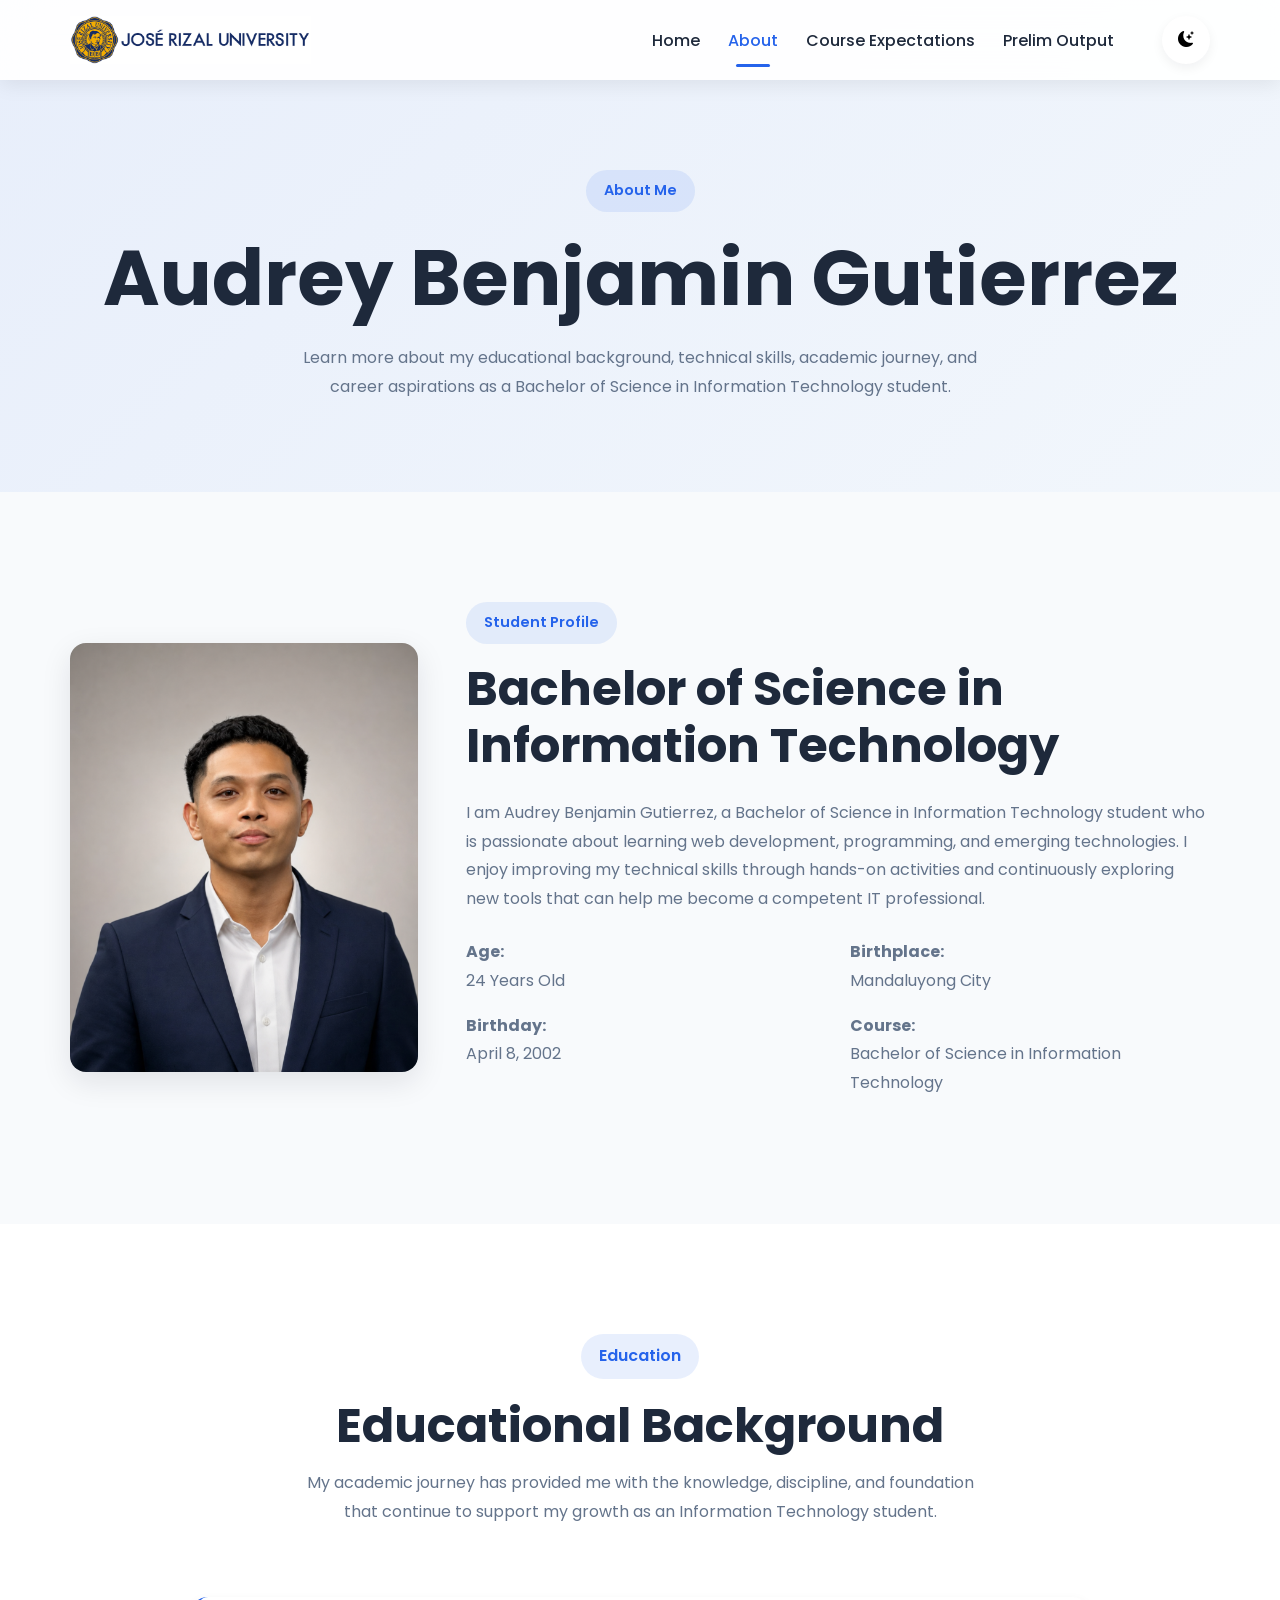
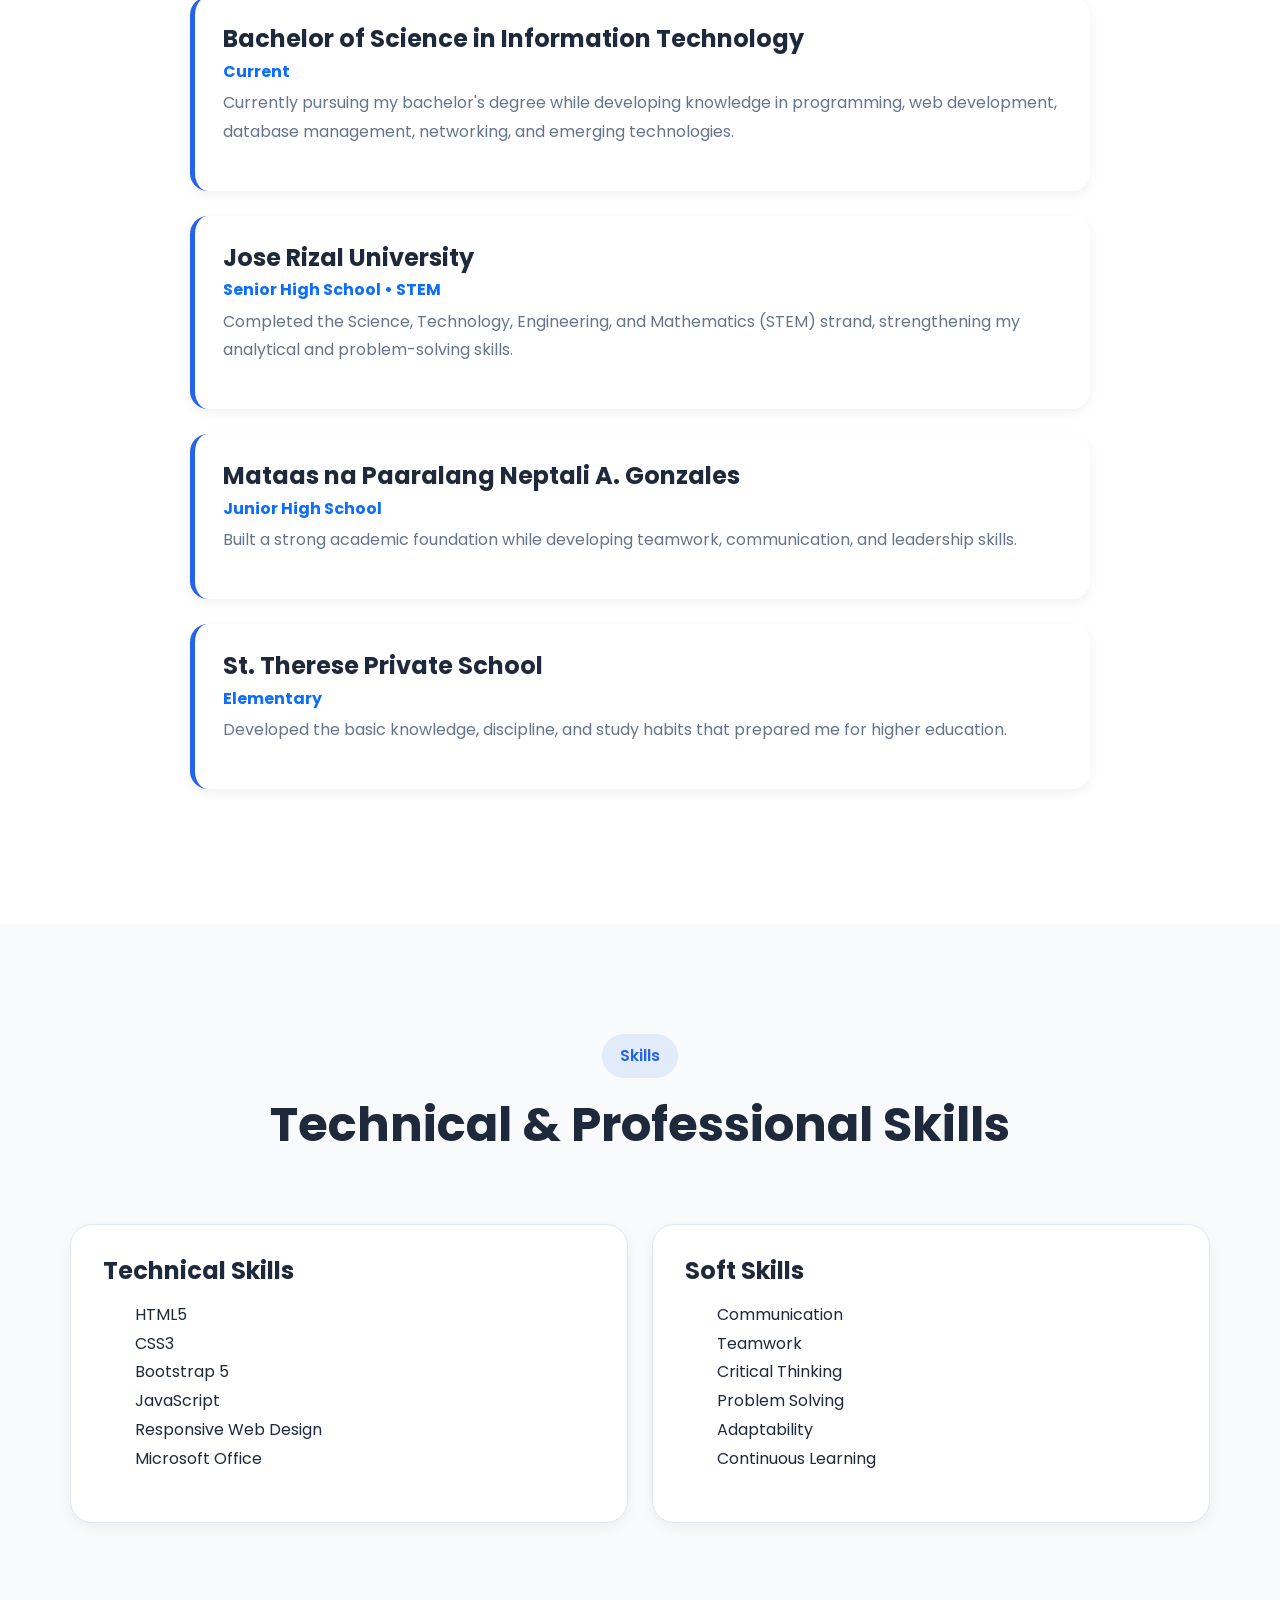
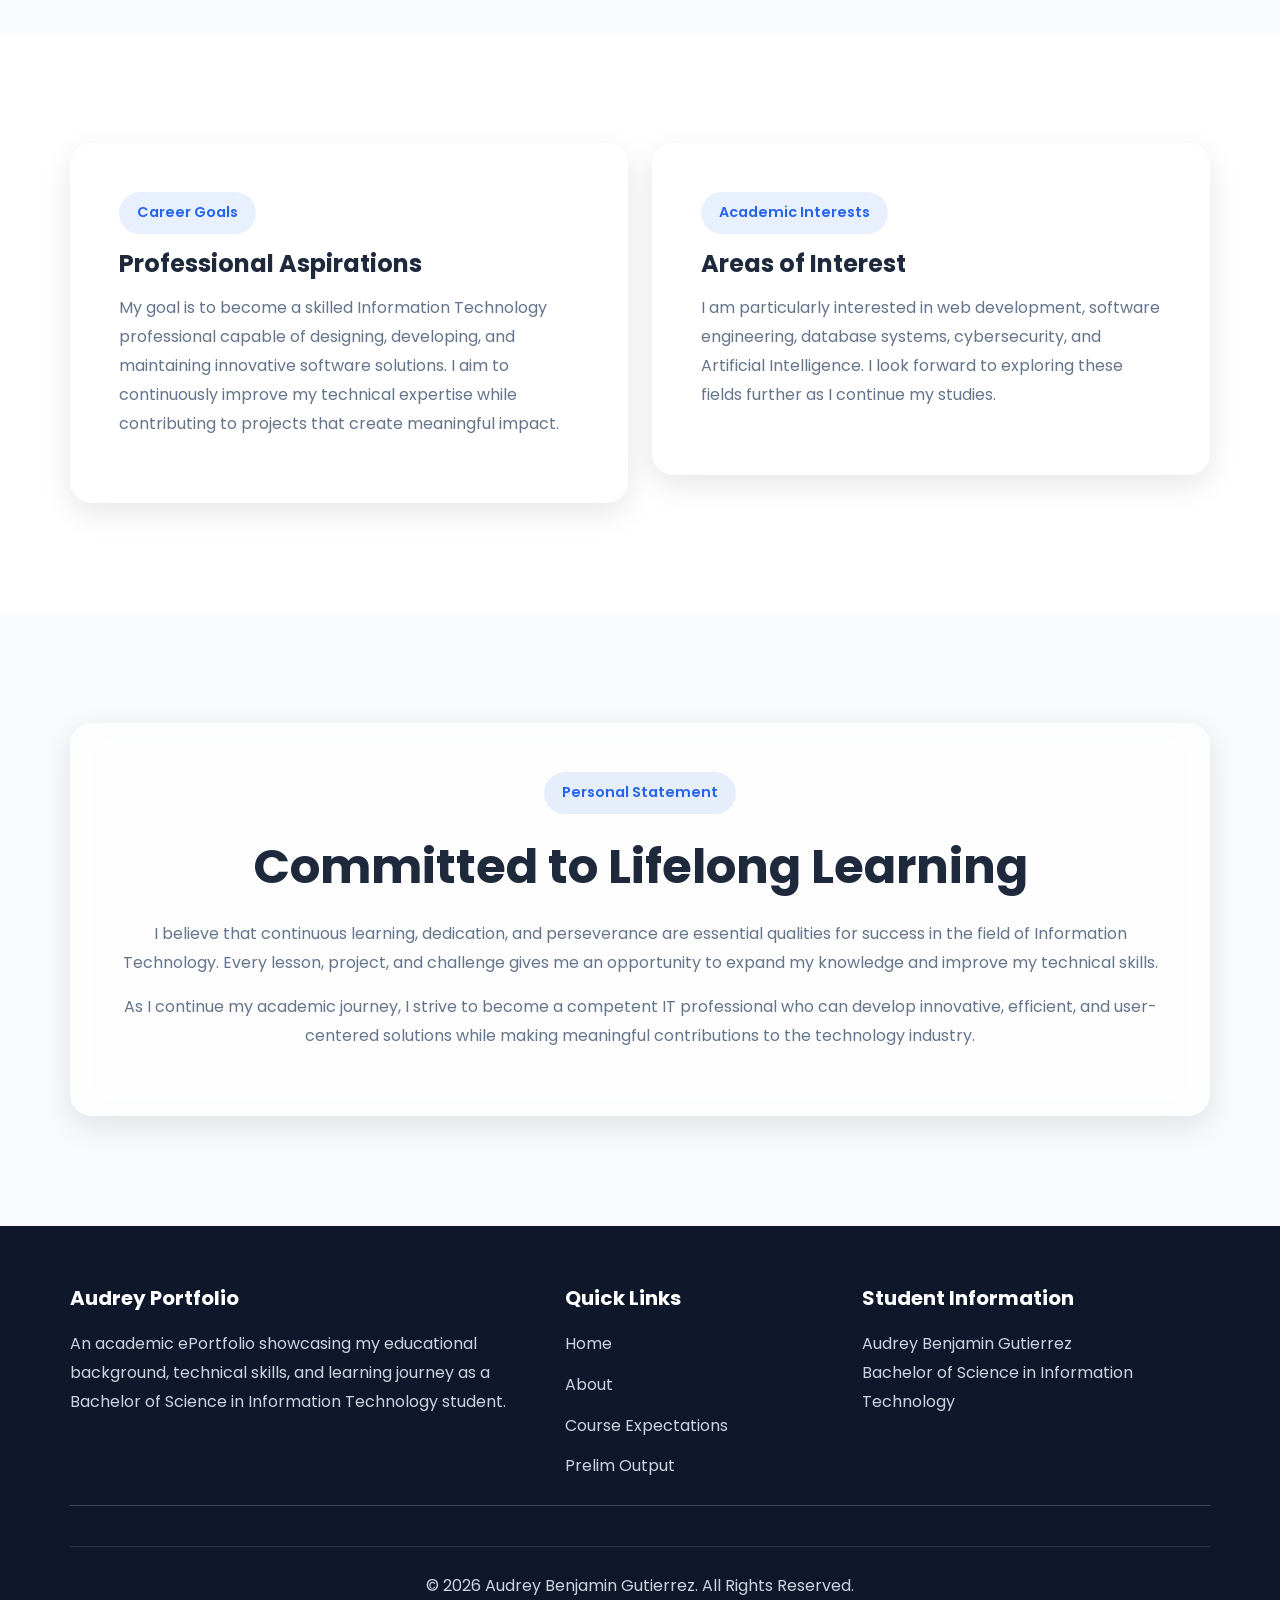
==== commit da10d1b3: "Add Prelim Output page with seven captioned artifacts Publishes the ITC-C508 Prelim work on a dedica" ====
--- a/about.html
+++ b/about.html
@@ -83,6 +83,16 @@
                         <a class="nav-link" href="expectations.html">
 
                             Course Expectations
+
+                        </a>
+
+                    </li>
+
+                    <li class="nav-item">
+
+                        <a class="nav-link" href="prelim.html">
+
+                            Prelim Output
 
                         </a>
 
@@ -642,6 +652,12 @@
 
                         </a>
 
+                        <a href="prelim.html">
+
+                            Prelim Output
+
+                        </a>
+
                     </div>
 
                 </div>
--- a/css/style.css
+++ b/css/style.css
@@ -1165,6 +1165,806 @@
 }
 
 /* ==========================================================
+   PRELIM ARTIFACTS
+========================================================== */
+
+.artifact-frame {
+
+    position: relative;
+
+    width: 100%;
+
+    height: 720px;
+
+    margin: 30px 0;
+
+    border: 1px solid var(--border);
+
+    border-radius: var(--radius);
+
+    background: var(--surface);
+
+    box-shadow: var(--shadow-sm);
+
+    overflow: hidden;
+
+}
+
+.artifact-frame iframe,
+.artifact-frame object,
+.artifact-frame embed {
+
+    display: block;
+
+    width: 100%;
+
+    height: 100%;
+
+    border: 0;
+
+}
+
+.artifact-fallback {
+
+    display: flex;
+
+    flex-direction: column;
+
+    align-items: center;
+
+    justify-content: center;
+
+    height: 100%;
+
+    padding: 40px;
+
+    text-align: center;
+
+    color: var(--text-light);
+
+}
+
+.artifact-fallback i {
+
+    font-size: 2.5rem;
+
+    color: var(--primary);
+
+    margin-bottom: 15px;
+
+}
+
+.artifact-actions {
+
+    display: flex;
+
+    flex-wrap: wrap;
+
+    align-items: center;
+
+    gap: 15px;
+
+}
+
+.file-meta {
+
+    display: inline-flex;
+
+    align-items: center;
+
+    gap: 8px;
+
+    font-size: .85rem;
+
+    font-weight: 500;
+
+    color: var(--text-light);
+
+}
+
+.file-meta i {
+
+    font-size: 1rem;
+
+    color: var(--primary);
+
+}
+
+/* ==========================================================
+   GALLERY
+========================================================== */
+
+.gallery-grid {
+
+    display: grid;
+
+    grid-template-columns: repeat(auto-fit, minmax(280px, 1fr));
+
+    gap: 30px;
+
+}
+
+.gallery-item {
+
+    background: var(--surface);
+
+    border: 1px solid var(--border);
+
+    border-radius: var(--radius);
+
+    box-shadow: var(--shadow-sm);
+
+    transition: var(--transition);
+
+    overflow: hidden;
+
+}
+
+.gallery-item:hover {
+
+    transform: translateY(-8px);
+
+    border-color: var(--primary);
+
+    box-shadow: var(--shadow-lg);
+
+}
+
+.gallery-item img {
+
+    display: block;
+
+    width: 100%;
+
+    height: 240px;
+
+    object-fit: cover;
+
+    cursor: zoom-in;
+
+}
+
+/* Single wide screenshot: show the whole frame rather than cropping it. */
+
+.gallery-grid--single {
+
+    grid-template-columns: 1fr;
+
+}
+
+.gallery-grid--single .gallery-item img {
+
+    height: auto;
+
+    max-height: 540px;
+
+    object-fit: contain;
+
+    background: var(--background);
+
+}
+
+.gallery-caption {
+
+    padding: 22px 26px;
+
+}
+
+.gallery-caption h3 {
+
+    font-size: 1.05rem;
+
+    margin-bottom: 6px;
+
+}
+
+.gallery-caption p {
+
+    font-size: .9rem;
+
+    color: var(--text-light);
+
+    margin-bottom: 0;
+
+}
+
+/* ==========================================================
+   LIGHTBOX
+========================================================== */
+
+.lightbox {
+
+    position: fixed;
+
+    inset: 0;
+
+    z-index: 2000;
+
+    display: none;
+
+    align-items: center;
+
+    justify-content: center;
+
+    padding: 40px 20px;
+
+    background: rgba(15, 23, 42, .88);
+
+    backdrop-filter: blur(8px);
+
+    cursor: zoom-out;
+
+}
+
+.lightbox.active {
+
+    display: flex;
+
+    animation: fadeUp .35s ease both;
+
+}
+
+.lightbox img {
+
+    max-width: min(1100px, 100%);
+
+    max-height: 88vh;
+
+    border-radius: var(--radius);
+
+    box-shadow: var(--shadow-lg);
+
+}
+
+.lightbox::after {
+
+    content: "\00D7";
+
+    position: absolute;
+
+    top: 14px;
+
+    right: 30px;
+
+    font-size: 2.6rem;
+
+    line-height: 1;
+
+    color: #FFFFFF;
+
+    opacity: .85;
+
+}
+
+body.dark-mode .artifact-frame {
+
+    background: #1E293B;
+
+}
+
+/* ==========================================================
+   ARTIFACT CAPTION
+========================================================== */
+
+.artifact-caption {
+
+    display: grid;
+
+    grid-template-columns: auto 1fr;
+
+    gap: 8px 20px;
+
+    margin: 26px 0;
+
+    padding: 24px 28px;
+
+    background: var(--surface);
+
+    border: 1px solid var(--border);
+
+    border-left: 4px solid var(--primary);
+
+    border-radius: 16px;
+
+}
+
+.artifact-caption dt {
+
+    font-size: .78rem;
+
+    font-weight: 600;
+
+    letter-spacing: .05em;
+
+    text-transform: uppercase;
+
+    color: var(--primary);
+
+    line-height: 2.2;
+
+}
+
+.artifact-caption dd {
+
+    margin: 0;
+
+    font-size: .95rem;
+
+    line-height: 2.2;
+
+    color: var(--text);
+
+}
+
+/* ==========================================================
+   ARTIFACT INDEX
+========================================================== */
+
+.artifact-index {
+
+    display: grid;
+
+    grid-template-columns: repeat(auto-fit, minmax(250px, 1fr));
+
+    gap: 18px;
+
+}
+
+.artifact-index a {
+
+    display: flex;
+
+    align-items: center;
+
+    gap: 14px;
+
+    padding: 18px 22px;
+
+    background: var(--surface);
+
+    border: 1px solid var(--border);
+
+    border-radius: 16px;
+
+    color: var(--text);
+
+    font-weight: 500;
+
+    line-height: 1.5;
+
+    text-decoration: none;
+
+    transition: var(--transition);
+
+}
+
+.artifact-index a:hover {
+
+    transform: translateY(-4px);
+
+    border-color: var(--primary);
+
+    color: var(--primary);
+
+    box-shadow: var(--shadow-md);
+
+}
+
+.artifact-index i {
+
+    flex-shrink: 0;
+
+    font-size: 1.3rem;
+
+    color: var(--primary);
+
+}
+
+/* ==========================================================
+   STAT TILES
+========================================================== */
+
+.stat-row {
+
+    display: grid;
+
+    grid-template-columns: repeat(auto-fit, minmax(210px, 1fr));
+
+    gap: 26px;
+
+}
+
+.stat-tile {
+
+    padding: 30px 24px;
+
+    text-align: center;
+
+    background: var(--surface);
+
+    border: 1px solid var(--border);
+
+    border-radius: var(--radius);
+
+    box-shadow: var(--shadow-sm);
+
+}
+
+.stat-value {
+
+    display: block;
+
+    font-size: 2.3rem;
+
+    font-weight: 700;
+
+    line-height: 1.2;
+
+    color: var(--primary);
+
+}
+
+.stat-label {
+
+    display: block;
+
+    margin-top: 10px;
+
+    font-size: .88rem;
+
+    line-height: 1.6;
+
+    color: var(--text-light);
+
+}
+
+/* ==========================================================
+   DATA TABLE
+========================================================== */
+
+.table-scroll {
+
+    overflow-x: auto;
+
+    background: var(--surface);
+
+    border: 1px solid var(--border);
+
+    border-radius: var(--radius);
+
+    box-shadow: var(--shadow-sm);
+
+}
+
+.data-table {
+
+    width: 100%;
+
+    border-collapse: collapse;
+
+    font-size: .85rem;
+
+    line-height: 1.6;
+
+    white-space: nowrap;
+
+}
+
+.data-table th,
+.data-table td {
+
+    padding: 13px 18px;
+
+    text-align: right;
+
+    border-bottom: 1px solid var(--border);
+
+}
+
+.data-table thead th {
+
+    font-weight: 600;
+
+    color: var(--text);
+
+    border-bottom: 2px solid var(--border);
+
+}
+
+.data-table thead th:first-child {
+
+    text-align: left;
+
+}
+
+.data-table tbody th {
+
+    text-align: left;
+
+    font-weight: 600;
+
+    color: var(--primary);
+
+}
+
+.data-table tbody tr:last-child th,
+.data-table tbody tr:last-child td {
+
+    border-bottom: 0;
+
+}
+
+.data-table tbody tr:hover {
+
+    background: rgba(37, 99, 235, .06);
+
+}
+
+/* ==========================================================
+   CHART
+========================================================== */
+
+.viz-root {
+
+    --series-val: #2A78D6;
+
+    --series-test: #EB6834;
+
+    --viz-line: #E2E8F0;
+
+    --viz-band: rgba(15, 23, 42, .03);
+
+    position: relative;
+
+    padding: 30px;
+
+    background: var(--surface);
+
+    border: 1px solid var(--border);
+
+    border-radius: var(--radius);
+
+    box-shadow: var(--shadow-sm);
+
+}
+
+body.dark-mode .viz-root {
+
+    --series-val: #3987E5;
+
+    --series-test: #D95926;
+
+    --viz-line: #334155;
+
+    --viz-band: rgba(248, 250, 252, .04);
+
+}
+
+.viz-legend {
+
+    display: flex;
+
+    flex-wrap: wrap;
+
+    gap: 26px;
+
+    margin-bottom: 22px;
+
+}
+
+.viz-legend span {
+
+    display: inline-flex;
+
+    align-items: center;
+
+    gap: 10px;
+
+    font-size: .9rem;
+
+    font-weight: 500;
+
+    color: var(--text);
+
+}
+
+.viz-swatch {
+
+    width: 14px;
+
+    height: 14px;
+
+    border-radius: 50%;
+
+}
+
+.viz-swatch--val {
+
+    background: var(--series-val);
+
+}
+
+.viz-swatch--test {
+
+    background: var(--series-test);
+
+}
+
+.viz-svg {
+
+    display: block;
+
+    width: 100%;
+
+    height: auto;
+
+}
+
+.viz-grid {
+
+    stroke: var(--viz-line);
+
+    stroke-width: 1;
+
+}
+
+.viz-band {
+
+    fill: var(--viz-band);
+
+}
+
+.viz-tick,
+.viz-axis-label,
+.viz-rowlabel,
+.viz-callout {
+
+    font-family: 'Poppins', sans-serif;
+
+}
+
+.viz-tick {
+
+    font-size: 13px;
+
+    fill: var(--text-light);
+
+}
+
+.viz-axis-label {
+
+    font-size: 13px;
+
+    font-weight: 600;
+
+    fill: var(--text-light);
+
+}
+
+.viz-rowlabel {
+
+    font-size: 13px;
+
+    font-weight: 500;
+
+    fill: var(--text);
+
+}
+
+.viz-callout {
+
+    font-size: 12px;
+
+    font-weight: 600;
+
+    fill: var(--text);
+
+}
+
+.viz-connector {
+
+    stroke: var(--text-light);
+
+    stroke-width: 2;
+
+    opacity: .35;
+
+}
+
+.viz-dot {
+
+    stroke: var(--surface);
+
+    stroke-width: 2;
+
+    cursor: pointer;
+
+    transition: r .15s ease;
+
+}
+
+.viz-dot--val {
+
+    fill: var(--series-val);
+
+}
+
+.viz-dot--test {
+
+    fill: var(--series-test);
+
+}
+
+.viz-dot:hover,
+.viz-dot:focus {
+
+    r: 8;
+
+    outline: none;
+
+}
+
+.viz-tooltip {
+
+    position: absolute;
+
+    z-index: 5;
+
+    padding: 11px 15px;
+
+    background: var(--text);
+
+    color: var(--background);
+
+    border-radius: 12px;
+
+    font-size: .82rem;
+
+    line-height: 1.6;
+
+    white-space: nowrap;
+
+    box-shadow: var(--shadow-md);
+
+    pointer-events: none;
+
+    opacity: 0;
+
+    transform: translate(-50%, -125%);
+
+    transition: opacity .15s ease;
+
+}
+
+.viz-tooltip.active {
+
+    opacity: 1;
+
+}
+
+.visually-hidden {
+
+    position: absolute;
+
+    width: 1px;
+
+    height: 1px;
+
+    padding: 0;
+
+    margin: -1px;
+
+    overflow: hidden;
+
+    clip: rect(0 0 0 0);
+
+    white-space: nowrap;
+
+    border: 0;
+
+}
+
+/* ==========================================================
    PRINT
 ========================================================== */
 
--- a/css/responsive.css
+++ b/css/responsive.css
@@ -360,6 +360,107 @@
 }
 
 /* ==========================================================
+   PRELIM ARTIFACTS
+========================================================== */
+
+@media (max-width: 992px) {
+
+    .artifact-frame {
+
+        height: 560px;
+
+    }
+
+}
+
+@media (max-width: 768px) {
+
+    .artifact-frame {
+
+        height: 440px;
+
+    }
+
+    .gallery-item img {
+
+        height: 200px;
+
+    }
+
+}
+
+@media (max-width: 576px) {
+
+    .artifact-frame {
+
+        height: 360px;
+
+        margin: 24px 0;
+
+    }
+
+    .artifact-actions {
+
+        flex-direction: column;
+
+        align-items: stretch;
+
+    }
+
+    .artifact-actions .btn-primary-custom,
+    .artifact-actions .btn-outline-custom {
+
+        width: 100%;
+
+        text-align: center;
+
+    }
+
+    .file-meta {
+
+        justify-content: center;
+
+    }
+
+    .artifact-caption {
+
+        grid-template-columns: 1fr;
+
+        gap: 2px;
+
+        padding: 20px 22px;
+
+    }
+
+    .artifact-caption dt {
+
+        line-height: 1.8;
+
+        margin-top: 10px;
+
+    }
+
+    .artifact-caption dd {
+
+        line-height: 1.7;
+
+    }
+
+    .stat-value {
+
+        font-size: 1.9rem;
+
+    }
+
+    .viz-root {
+
+        padding: 20px 16px;
+
+    }
+
+}
+
+/* ==========================================================
    LANDSCAPE PHONES
 ========================================================== */
 
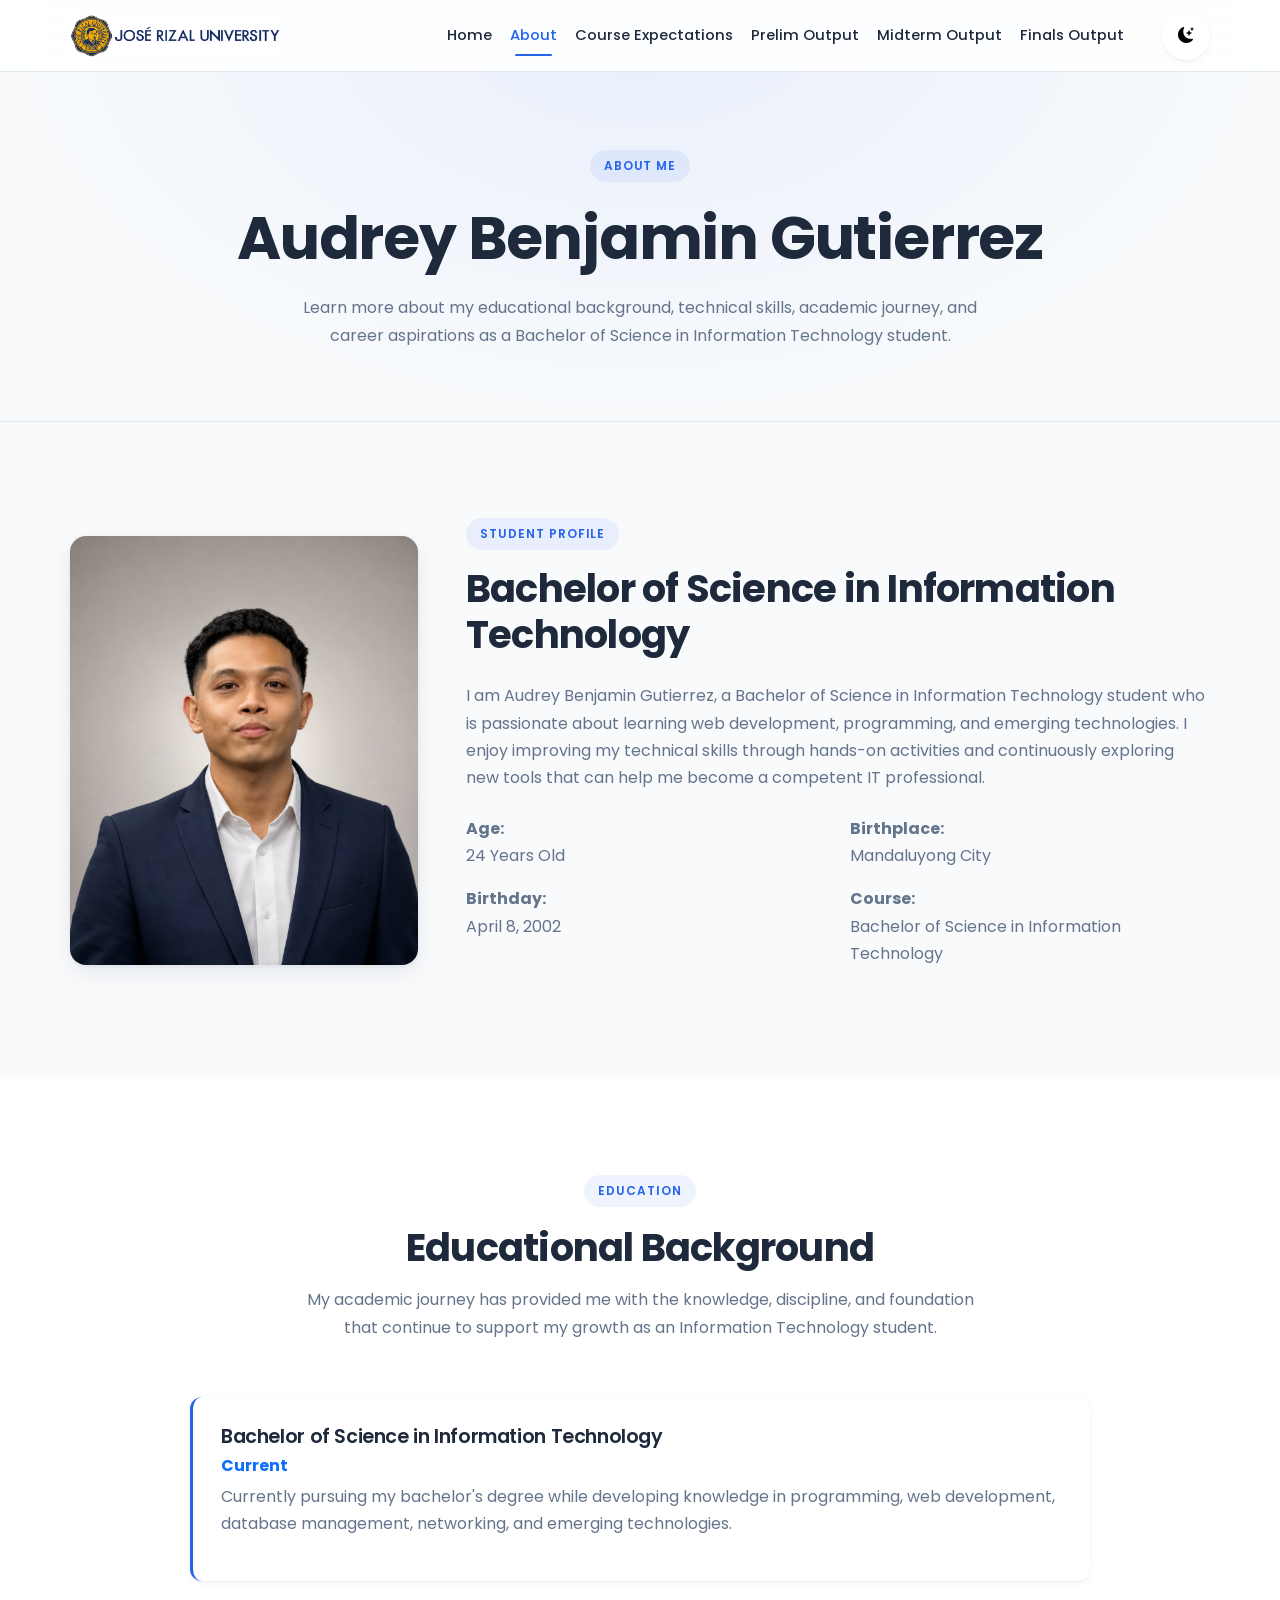
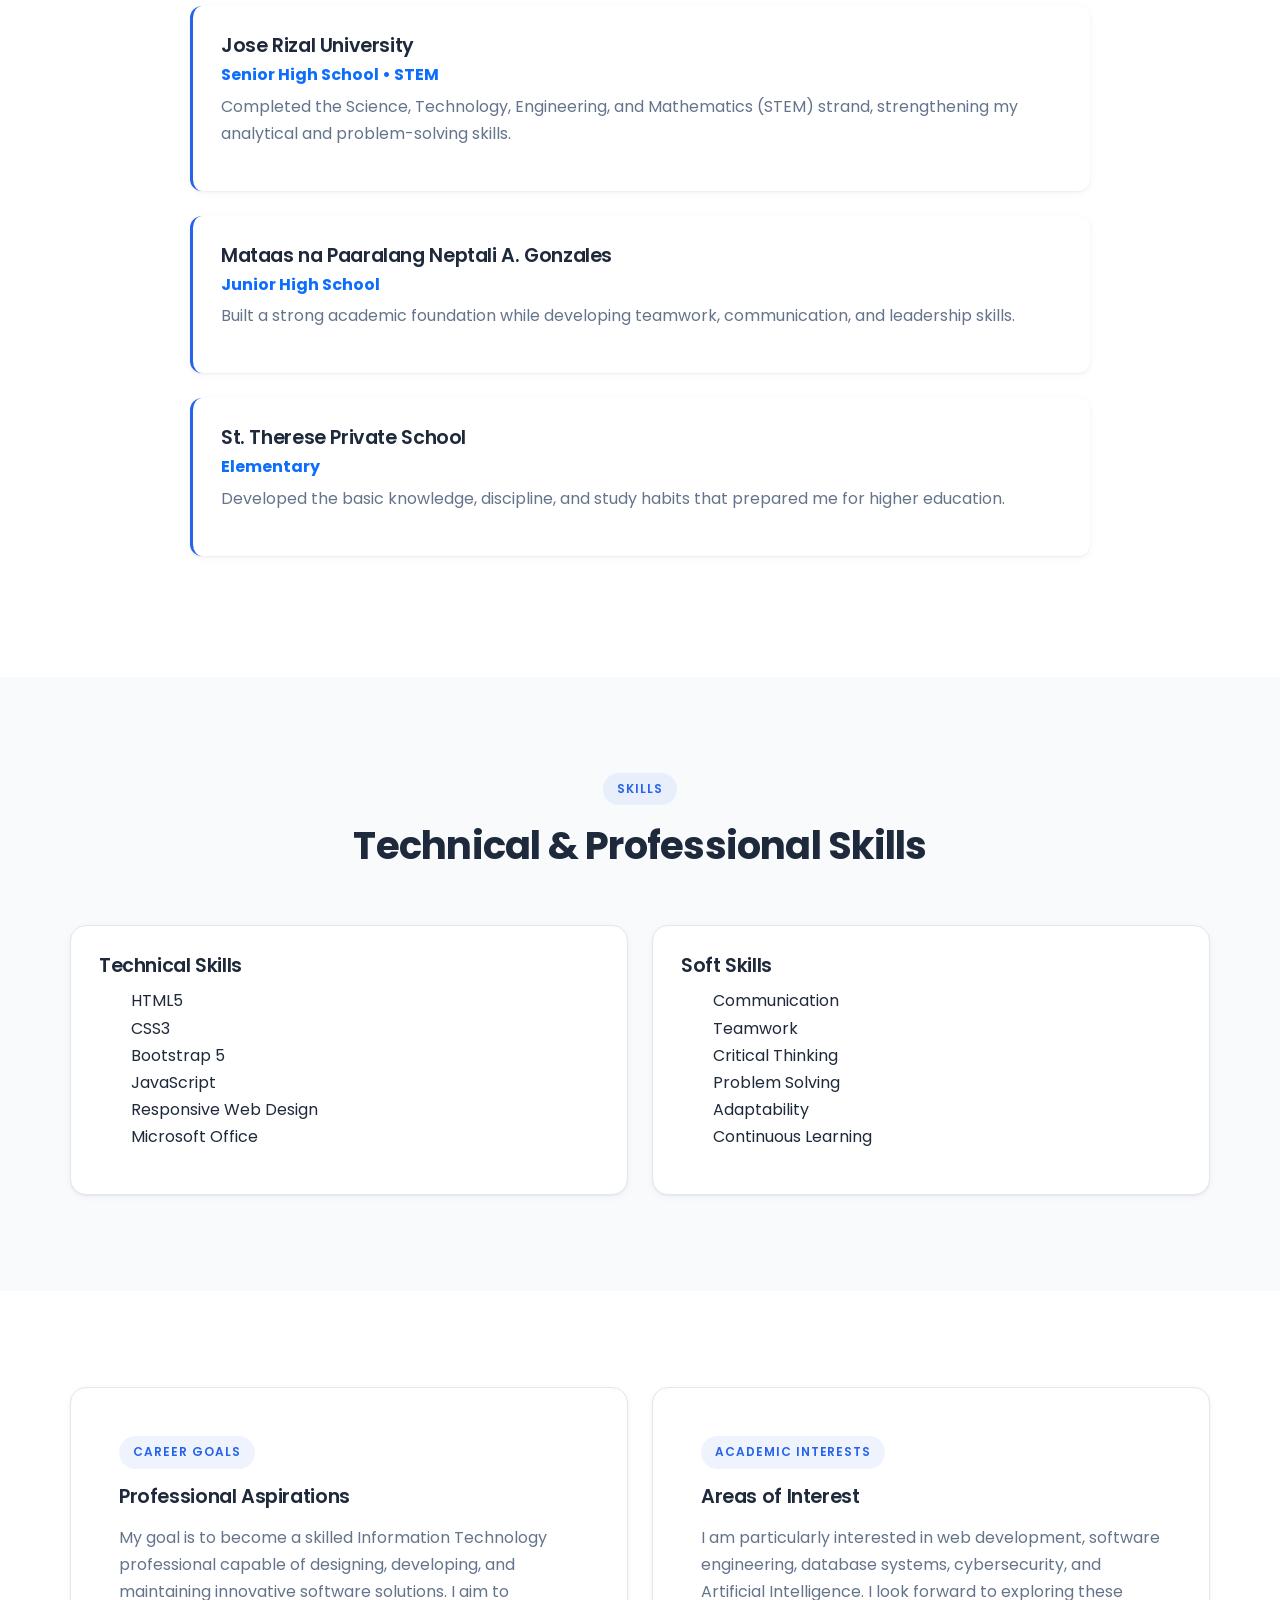
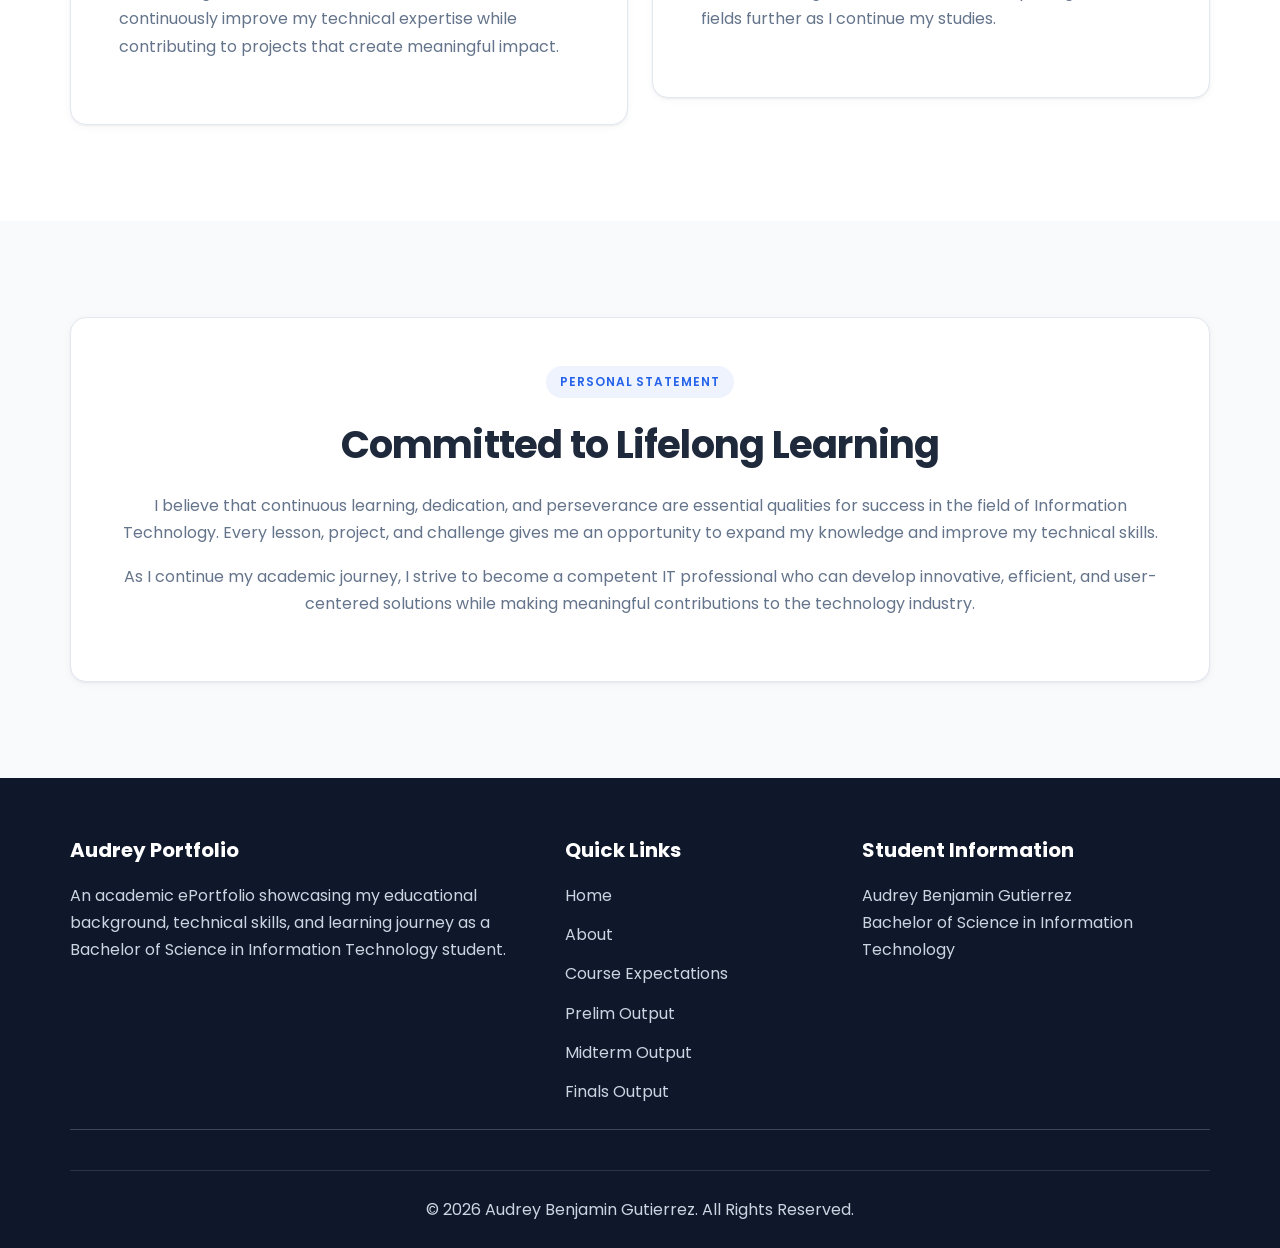
==== commit f118060b: "Add Midterm and Finals pages and refresh the site design - Midterm: WW-M2 LendSuri proposal and pitc" ====
--- a/about.html
+++ b/about.html
@@ -93,6 +93,26 @@
                         <a class="nav-link" href="prelim.html">
 
                             Prelim Output
+
+                        </a>
+
+                    </li>
+
+                    <li class="nav-item">
+
+                        <a class="nav-link" href="midterm.html">
+
+                            Midterm Output
+
+                        </a>
+
+                    </li>
+
+                    <li class="nav-item">
+
+                        <a class="nav-link" href="finals.html">
+
+                            Finals Output
 
                         </a>
 
@@ -658,6 +678,18 @@
 
                         </a>
 
+                        <a href="midterm.html">
+
+                            Midterm Output
+
+                        </a>
+
+                        <a href="finals.html">
+
+                            Finals Output
+
+                        </a>
+
                     </div>
 
                 </div>
--- a/css/style.css
+++ b/css/style.css
@@ -1560,409 +1560,6 @@
 
 }
 
-/* ==========================================================
-   STAT TILES
-========================================================== */
-
-.stat-row {
-
-    display: grid;
-
-    grid-template-columns: repeat(auto-fit, minmax(210px, 1fr));
-
-    gap: 26px;
-
-}
-
-.stat-tile {
-
-    padding: 30px 24px;
-
-    text-align: center;
-
-    background: var(--surface);
-
-    border: 1px solid var(--border);
-
-    border-radius: var(--radius);
-
-    box-shadow: var(--shadow-sm);
-
-}
-
-.stat-value {
-
-    display: block;
-
-    font-size: 2.3rem;
-
-    font-weight: 700;
-
-    line-height: 1.2;
-
-    color: var(--primary);
-
-}
-
-.stat-label {
-
-    display: block;
-
-    margin-top: 10px;
-
-    font-size: .88rem;
-
-    line-height: 1.6;
-
-    color: var(--text-light);
-
-}
-
-/* ==========================================================
-   DATA TABLE
-========================================================== */
-
-.table-scroll {
-
-    overflow-x: auto;
-
-    background: var(--surface);
-
-    border: 1px solid var(--border);
-
-    border-radius: var(--radius);
-
-    box-shadow: var(--shadow-sm);
-
-}
-
-.data-table {
-
-    width: 100%;
-
-    border-collapse: collapse;
-
-    font-size: .85rem;
-
-    line-height: 1.6;
-
-    white-space: nowrap;
-
-}
-
-.data-table th,
-.data-table td {
-
-    padding: 13px 18px;
-
-    text-align: right;
-
-    border-bottom: 1px solid var(--border);
-
-}
-
-.data-table thead th {
-
-    font-weight: 600;
-
-    color: var(--text);
-
-    border-bottom: 2px solid var(--border);
-
-}
-
-.data-table thead th:first-child {
-
-    text-align: left;
-
-}
-
-.data-table tbody th {
-
-    text-align: left;
-
-    font-weight: 600;
-
-    color: var(--primary);
-
-}
-
-.data-table tbody tr:last-child th,
-.data-table tbody tr:last-child td {
-
-    border-bottom: 0;
-
-}
-
-.data-table tbody tr:hover {
-
-    background: rgba(37, 99, 235, .06);
-
-}
-
-/* ==========================================================
-   CHART
-========================================================== */
-
-.viz-root {
-
-    --series-val: #2A78D6;
-
-    --series-test: #EB6834;
-
-    --viz-line: #E2E8F0;
-
-    --viz-band: rgba(15, 23, 42, .03);
-
-    position: relative;
-
-    padding: 30px;
-
-    background: var(--surface);
-
-    border: 1px solid var(--border);
-
-    border-radius: var(--radius);
-
-    box-shadow: var(--shadow-sm);
-
-}
-
-body.dark-mode .viz-root {
-
-    --series-val: #3987E5;
-
-    --series-test: #D95926;
-
-    --viz-line: #334155;
-
-    --viz-band: rgba(248, 250, 252, .04);
-
-}
-
-.viz-legend {
-
-    display: flex;
-
-    flex-wrap: wrap;
-
-    gap: 26px;
-
-    margin-bottom: 22px;
-
-}
-
-.viz-legend span {
-
-    display: inline-flex;
-
-    align-items: center;
-
-    gap: 10px;
-
-    font-size: .9rem;
-
-    font-weight: 500;
-
-    color: var(--text);
-
-}
-
-.viz-swatch {
-
-    width: 14px;
-
-    height: 14px;
-
-    border-radius: 50%;
-
-}
-
-.viz-swatch--val {
-
-    background: var(--series-val);
-
-}
-
-.viz-swatch--test {
-
-    background: var(--series-test);
-
-}
-
-.viz-svg {
-
-    display: block;
-
-    width: 100%;
-
-    height: auto;
-
-}
-
-.viz-grid {
-
-    stroke: var(--viz-line);
-
-    stroke-width: 1;
-
-}
-
-.viz-band {
-
-    fill: var(--viz-band);
-
-}
-
-.viz-tick,
-.viz-axis-label,
-.viz-rowlabel,
-.viz-callout {
-
-    font-family: 'Poppins', sans-serif;
-
-}
-
-.viz-tick {
-
-    font-size: 13px;
-
-    fill: var(--text-light);
-
-}
-
-.viz-axis-label {
-
-    font-size: 13px;
-
-    font-weight: 600;
-
-    fill: var(--text-light);
-
-}
-
-.viz-rowlabel {
-
-    font-size: 13px;
-
-    font-weight: 500;
-
-    fill: var(--text);
-
-}
-
-.viz-callout {
-
-    font-size: 12px;
-
-    font-weight: 600;
-
-    fill: var(--text);
-
-}
-
-.viz-connector {
-
-    stroke: var(--text-light);
-
-    stroke-width: 2;
-
-    opacity: .35;
-
-}
-
-.viz-dot {
-
-    stroke: var(--surface);
-
-    stroke-width: 2;
-
-    cursor: pointer;
-
-    transition: r .15s ease;
-
-}
-
-.viz-dot--val {
-
-    fill: var(--series-val);
-
-}
-
-.viz-dot--test {
-
-    fill: var(--series-test);
-
-}
-
-.viz-dot:hover,
-.viz-dot:focus {
-
-    r: 8;
-
-    outline: none;
-
-}
-
-.viz-tooltip {
-
-    position: absolute;
-
-    z-index: 5;
-
-    padding: 11px 15px;
-
-    background: var(--text);
-
-    color: var(--background);
-
-    border-radius: 12px;
-
-    font-size: .82rem;
-
-    line-height: 1.6;
-
-    white-space: nowrap;
-
-    box-shadow: var(--shadow-md);
-
-    pointer-events: none;
-
-    opacity: 0;
-
-    transform: translate(-50%, -125%);
-
-    transition: opacity .15s ease;
-
-}
-
-.viz-tooltip.active {
-
-    opacity: 1;
-
-}
-
-.visually-hidden {
-
-    position: absolute;
-
-    width: 1px;
-
-    height: 1px;
-
-    padding: 0;
-
-    margin: -1px;
-
-    overflow: hidden;
-
-    clip: rect(0 0 0 0);
-
-    white-space: nowrap;
-
-    border: 0;
-
-}
 
 /* ==========================================================
    PRINT
@@ -1992,4 +1589,502 @@
 
     }
 
-}+}
+/* ==========================================================
+   REFRESH (November 2026)
+   A calmer, more professional layer over the original design:
+   solid surfaces, tighter type, tactile press feedback,
+   visible focus, accessible dark mode, reduced-motion support.
+   Everything above stays; these rules override it.
+========================================================== */
+
+:root {
+    --primary: #2563EB;
+    --secondary: #1D4ED8;
+    --accent: #60A5FA;
+    --primary-soft: rgba(37, 99, 235, .08);
+    --radius: 16px;
+    --radius-sm: 12px;
+    --shadow-sm: 0 1px 2px rgba(15, 23, 42, .05), 0 2px 8px rgba(15, 23, 42, .04);
+    --shadow-md: 0 2px 4px rgba(15, 23, 42, .05), 0 8px 24px rgba(15, 23, 42, .07);
+    --shadow-lg: 0 4px 8px rgba(15, 23, 42, .06), 0 16px 40px rgba(15, 23, 42, .10);
+    --ease-out: cubic-bezier(.2, .8, .2, 1);
+    --transition: .22s var(--ease-out);
+}
+
+body.dark-mode {
+    --primary: #60A5FA;
+    --secondary: #3B82F6;
+    --accent: #93C5FD;
+    --primary-soft: rgba(96, 165, 250, .12);
+}
+
+body {
+    line-height: 1.7;
+    -webkit-font-smoothing: antialiased;
+}
+
+/* ---------- Alternate sections ----------
+   Bootstrap's .bg-white uses !important, which kept these
+   sections white in dark mode (white text on white). */
+
+.bg-white {
+    background-color: var(--surface) !important;
+}
+
+/* ---------- Typography ---------- */
+
+h1, h2, h3 {
+    letter-spacing: -.02em;
+}
+
+h1 {
+    font-size: clamp(2.4rem, 5vw, 3.75rem);
+}
+
+h2 {
+    font-size: clamp(1.7rem, 3.2vw, 2.4rem);
+}
+
+h3 {
+    font-size: 1.2rem;
+    font-weight: 600;
+}
+
+section {
+    padding: 96px 0;
+}
+
+/* ---------- Home hero photo ---------- */
+
+img.hero-image {
+    width: 100%;
+    max-width: 420px;
+    aspect-ratio: 4 / 5;
+    margin: 0 auto;
+    object-fit: cover;
+    object-position: top;
+    border-radius: 24px;
+    border: 1px solid var(--border);
+    box-shadow: var(--shadow-lg);
+}
+
+/* ---------- Eyebrows and badges ---------- */
+
+.section-header span,
+.badge-soft,
+.hero-badge {
+    padding: 6px 14px;
+    background: var(--primary-soft);
+    color: var(--primary);
+    font-size: .75rem;
+    font-weight: 600;
+    letter-spacing: .08em;
+    text-transform: uppercase;
+}
+
+.section-header {
+    margin-bottom: 56px;
+}
+
+/* ---------- Surfaces: solid, hairline-bordered ---------- */
+
+.glass,
+body.dark-mode .glass {
+    background: var(--surface);
+    backdrop-filter: none;
+    border: 1px solid var(--border);
+    box-shadow: var(--shadow-sm);
+}
+
+.page-banner {
+    padding: 150px 0 72px;
+    background:
+        radial-gradient(ellipse at top, var(--primary-soft), transparent 70%),
+        var(--background);
+    border-bottom: 1px solid var(--border);
+}
+
+body.dark-mode .page-banner {
+    background:
+        radial-gradient(ellipse at top, var(--primary-soft), transparent 70%),
+        var(--background);
+}
+
+.navbar {
+    min-height: 72px;
+    background: rgba(255, 255, 255, .85);
+    box-shadow: none;
+    border-bottom: 1px solid var(--border);
+    transition: box-shadow var(--transition);
+}
+
+.navbar.shadow {
+    box-shadow: var(--shadow-sm) !important;
+}
+
+.navbar-logo {
+    height: 42px;
+}
+
+.navbar-nav {
+    gap: 2px;
+}
+
+.navbar-nav .nav-link {
+    padding: .5rem .8rem;
+    font-size: .92rem;
+}
+
+.navbar-nav .nav-link::after {
+    left: .8rem;
+    right: .8rem;
+    bottom: -2px;
+    height: 2px;
+}
+
+/* ---------- Buttons: tactile press feedback ---------- */
+
+.btn-primary-custom,
+.btn-outline-custom {
+    gap: 8px;
+    padding: 12px 24px;
+    font-size: .95rem;
+    transition:
+        transform .15s var(--ease-out),
+        box-shadow var(--transition),
+        background-color var(--transition),
+        color var(--transition);
+    -webkit-tap-highlight-color: transparent;
+    user-select: none;
+}
+
+.btn-primary-custom {
+    background: var(--primary);
+    box-shadow: 0 1px 2px rgba(15, 23, 42, .12), inset 0 1px 0 rgba(255, 255, 255, .15);
+}
+
+body.dark-mode .btn-primary-custom {
+    color: #0F172A;
+}
+
+.btn-primary-custom:hover {
+    background: var(--secondary);
+    transform: translateY(-2px);
+    box-shadow: var(--shadow-md);
+}
+
+body.dark-mode .btn-primary-custom:hover {
+    color: #0F172A;
+}
+
+.btn-outline-custom {
+    border-width: 1.5px;
+}
+
+.btn-outline-custom:hover {
+    transform: translateY(-2px);
+}
+
+body.dark-mode .btn-outline-custom:hover {
+    color: #0F172A;
+}
+
+.btn-primary-custom:active,
+.btn-outline-custom:active,
+.btn-icon:active,
+#backToTop:active {
+    transform: translateY(0) scale(.97);
+    box-shadow: none;
+    transition-duration: .06s;
+}
+
+/* ---------- Cards: lift on hover, settle on press ---------- */
+
+.dashboard-card,
+.timeline-item,
+.gallery-item,
+.artifact-index a,
+.output-card {
+    transition:
+        transform var(--transition),
+        box-shadow var(--transition),
+        border-color var(--transition);
+}
+
+.dashboard-card:hover,
+.timeline-item:hover,
+.gallery-item:hover {
+    transform: translateY(-4px);
+    box-shadow: var(--shadow-md);
+}
+
+.dashboard-card {
+    padding: 28px;
+}
+
+.dashboard-card i {
+    display: inline-flex;
+    align-items: center;
+    justify-content: center;
+    width: 44px;
+    height: 44px;
+    border-radius: var(--radius-sm);
+    background: var(--primary-soft);
+    font-size: 1.25rem;
+}
+
+.dashboard-card h3 {
+    margin-bottom: 10px;
+}
+
+.dashboard-card p {
+    font-size: .95rem;
+}
+
+.timeline-item {
+    border-left-width: 3px;
+    border-radius: var(--radius-sm);
+}
+
+.artifact-index a {
+    border-radius: var(--radius-sm);
+}
+
+.artifact-index a:hover {
+    transform: translateY(-2px);
+    box-shadow: var(--shadow-sm);
+}
+
+.artifact-index a:active,
+.output-card:active,
+.dashboard-card:active {
+    transform: scale(.985);
+    transition-duration: .06s;
+}
+
+.artifact-index a.is-current {
+    border-color: var(--primary);
+    background: var(--primary-soft);
+    color: var(--primary);
+}
+
+.artifact-caption {
+    border-radius: var(--radius-sm);
+    border-left-width: 3px;
+}
+
+.artifact-frame {
+    height: 680px;
+    border-radius: var(--radius-sm);
+}
+
+.artifact-frame--slides {
+    height: auto;
+    aspect-ratio: 16 / 10;
+}
+
+/* ---------- Course output cards (home, finals) ---------- */
+
+.output-grid {
+    display: grid;
+    grid-template-columns: repeat(auto-fit, minmax(260px, 1fr));
+    gap: 24px;
+}
+
+.output-card {
+    position: relative;
+    display: flex;
+    flex-direction: column;
+    padding: 28px;
+    background: var(--surface);
+    border: 1px solid var(--border);
+    border-radius: var(--radius);
+    box-shadow: var(--shadow-sm);
+    color: var(--text);
+    overflow: hidden;
+    -webkit-tap-highlight-color: transparent;
+}
+
+.output-card::before {
+    content: "";
+    position: absolute;
+    inset: 0 0 auto;
+    height: 3px;
+    background: var(--primary);
+    transform: scaleX(0);
+    transform-origin: left;
+    transition: transform .35s var(--ease-out);
+}
+
+.output-card:hover {
+    transform: translateY(-4px);
+    border-color: var(--primary);
+    box-shadow: var(--shadow-md);
+    color: var(--text);
+}
+
+.output-card:hover::before {
+    transform: scaleX(1);
+}
+
+.output-period {
+    align-self: flex-start;
+    padding: 4px 12px;
+    border-radius: 999px;
+    background: var(--primary-soft);
+    color: var(--primary);
+    font-size: .72rem;
+    font-weight: 600;
+    letter-spacing: .08em;
+    text-transform: uppercase;
+}
+
+.output-card h3 {
+    margin: 18px 0 8px;
+}
+
+.output-card p {
+    flex: 1;
+    font-size: .95rem;
+}
+
+.output-link {
+    display: inline-flex;
+    align-items: center;
+    gap: 6px;
+    color: var(--primary);
+    font-size: .9rem;
+    font-weight: 600;
+}
+
+.output-link i {
+    transition: transform var(--transition);
+}
+
+.output-card:hover .output-link i {
+    transform: translateX(4px);
+}
+
+.output-card--pending {
+    border-style: dashed;
+    box-shadow: none;
+}
+
+/* ---------- Status pill (finals) ---------- */
+
+.status-pill {
+    display: inline-flex;
+    align-items: center;
+    gap: 8px;
+    padding: 6px 14px;
+    border-radius: 999px;
+    background: rgba(245, 158, 11, .12);
+    color: #92400E;
+    font-size: .8rem;
+    font-weight: 600;
+    letter-spacing: .04em;
+    text-transform: uppercase;
+}
+
+body.dark-mode .status-pill {
+    color: #FCD34D;
+}
+
+.status-dot {
+    width: 8px;
+    height: 8px;
+    border-radius: 50%;
+    background: #F59E0B;
+    animation: statusPulse 1.8s ease-in-out infinite;
+}
+
+@keyframes statusPulse {
+    0%, 100% { box-shadow: 0 0 0 0 rgba(245, 158, 11, .5); }
+    50% { box-shadow: 0 0 0 6px rgba(245, 158, 11, 0); }
+}
+
+.status-card p {
+    max-width: 620px;
+    margin-left: auto;
+    margin-right: auto;
+}
+
+/* ---------- Reading progress bar ---------- */
+
+.scroll-progress {
+    position: fixed;
+    top: 0;
+    left: 0;
+    z-index: 1100;
+    width: 100%;
+    height: 3px;
+    background: var(--primary);
+    transform: scaleX(0);
+    transform-origin: left;
+    pointer-events: none;
+}
+
+/* ---------- Back to top ---------- */
+
+#backToTop {
+    width: 48px;
+    height: 48px;
+    font-size: 1.1rem;
+}
+
+body.dark-mode #backToTop {
+    color: #0F172A;
+}
+
+#backToTop:hover {
+    transform: translateY(-3px);
+}
+
+/* ---------- Reveal: shorter and subtler ---------- */
+
+.fade-up {
+    transform: translateY(16px);
+    transition: opacity .6s var(--ease-out), transform .6s var(--ease-out);
+}
+
+/* ---------- Visible keyboard focus ---------- */
+
+:focus-visible {
+    outline: 3px solid var(--accent);
+    outline-offset: 3px;
+    border-radius: 6px;
+}
+
+.btn-primary-custom:focus-visible,
+.btn-outline-custom:focus-visible,
+.btn-icon:focus-visible,
+#backToTop:focus-visible {
+    border-radius: 999px;
+}
+
+/* ---------- Reduced motion ---------- */
+
+@media (prefers-reduced-motion: reduce) {
+
+    html {
+        scroll-behavior: auto;
+    }
+
+    *,
+    *::before,
+    *::after {
+        animation-duration: .01ms !important;
+        animation-iteration-count: 1 !important;
+        transition-duration: .01ms !important;
+    }
+
+    .fade-up {
+        opacity: 1;
+        transform: none;
+    }
+
+    .scroll-progress {
+        display: none;
+    }
+}
--- a/css/responsive.css
+++ b/css/responsive.css
@@ -446,17 +446,6 @@
 
     }
 
-    .stat-value {
-
-        font-size: 1.9rem;
-
-    }
-
-    .viz-root {
-
-        padding: 20px 16px;
-
-    }
 
 }
 
@@ -480,4 +469,48 @@
 
     }
 
-}+}
+/* ==========================================================
+   REFRESH (November 2026)
+========================================================== */
+
+@media (max-width: 1200px) and (min-width: 992px) {
+
+    .navbar-nav .nav-link {
+        padding: .5rem .55rem;
+        font-size: .88rem;
+    }
+}
+
+@media (max-width: 768px) {
+
+    section {
+        padding: 72px 0;
+    }
+
+    .page-banner {
+        padding: 120px 0 56px;
+    }
+
+    .artifact-frame--slides {
+        height: auto;
+    }
+}
+
+@media (max-width: 576px) {
+
+    /* Bootstrap's g-5 gutter is wider than the 4% side margin of
+       .container-custom, which pushed rows ~9px past the screen. */
+    .row.g-5 {
+        --bs-gutter-x: 1.5rem;
+    }
+
+    .output-card,
+    .dashboard-card {
+        padding: 22px;
+    }
+
+    .glass.p-5 {
+        padding: 1.75rem !important;
+    }
+}
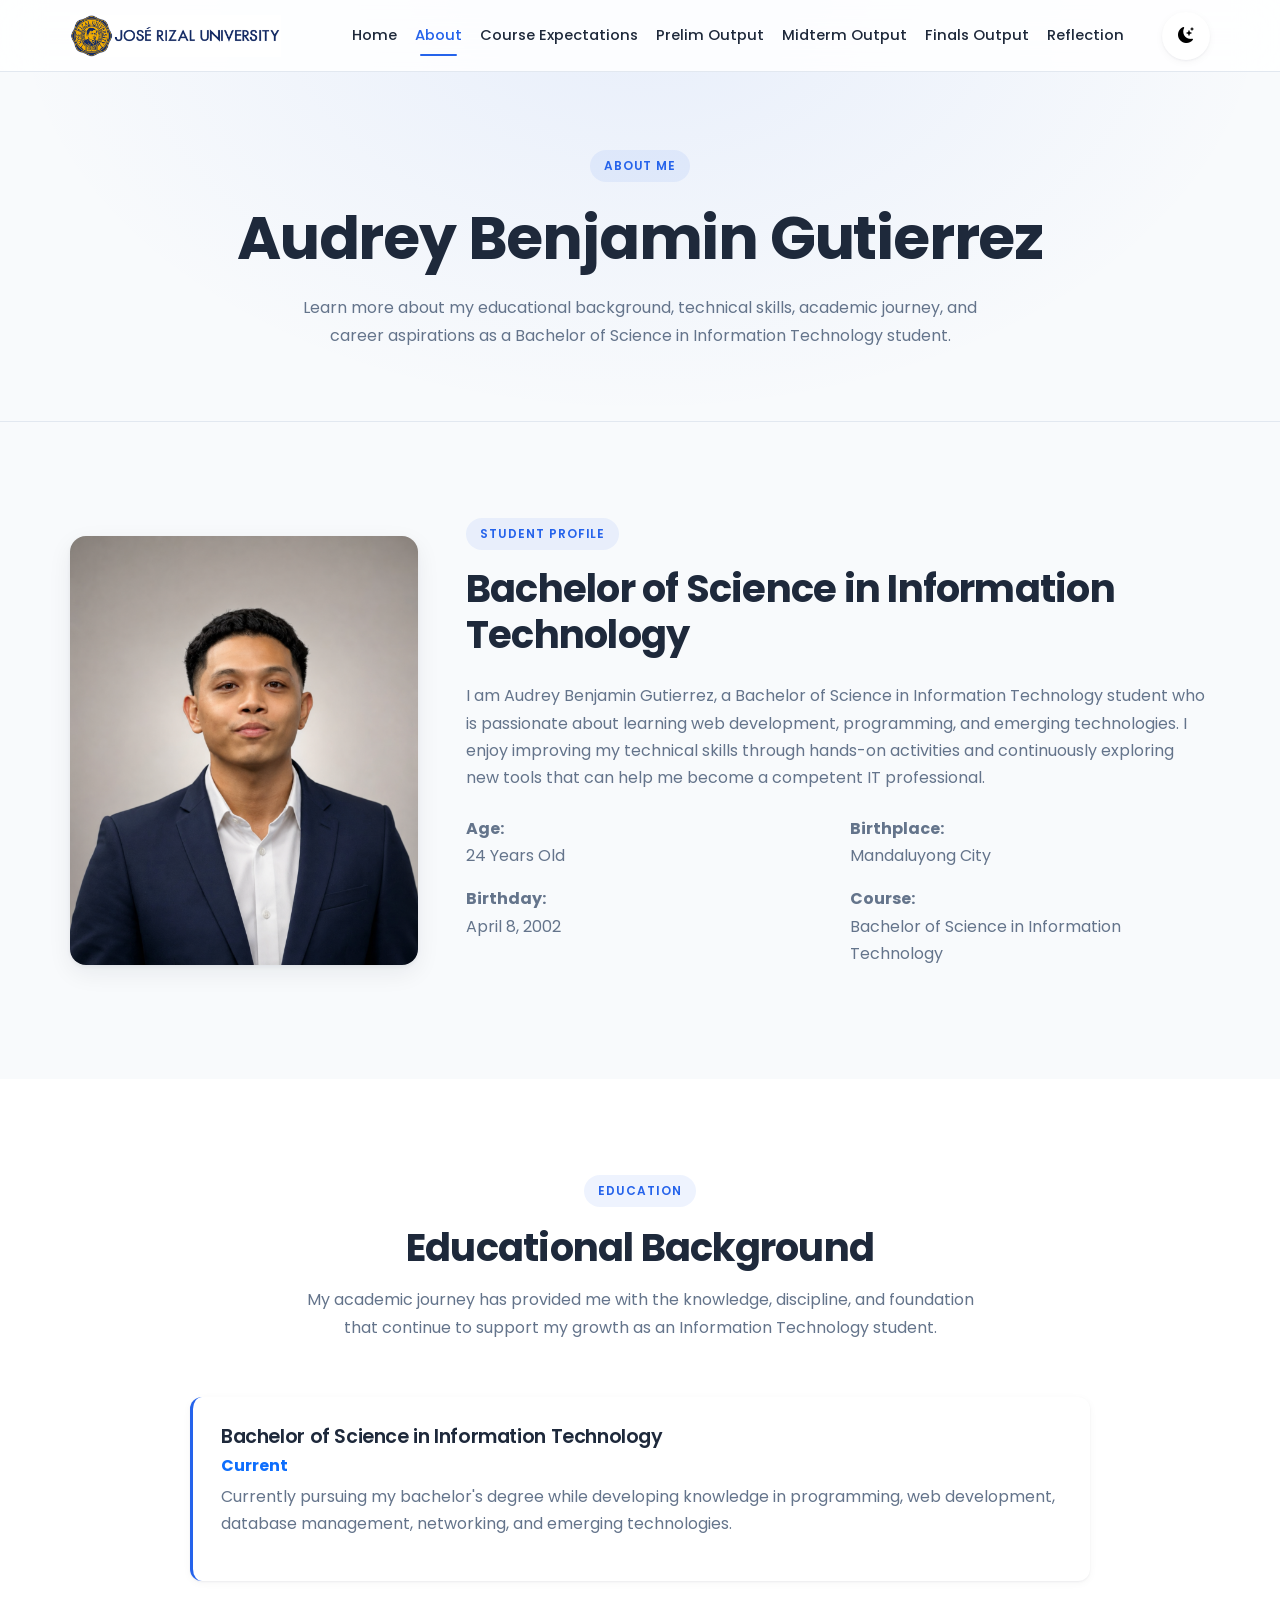
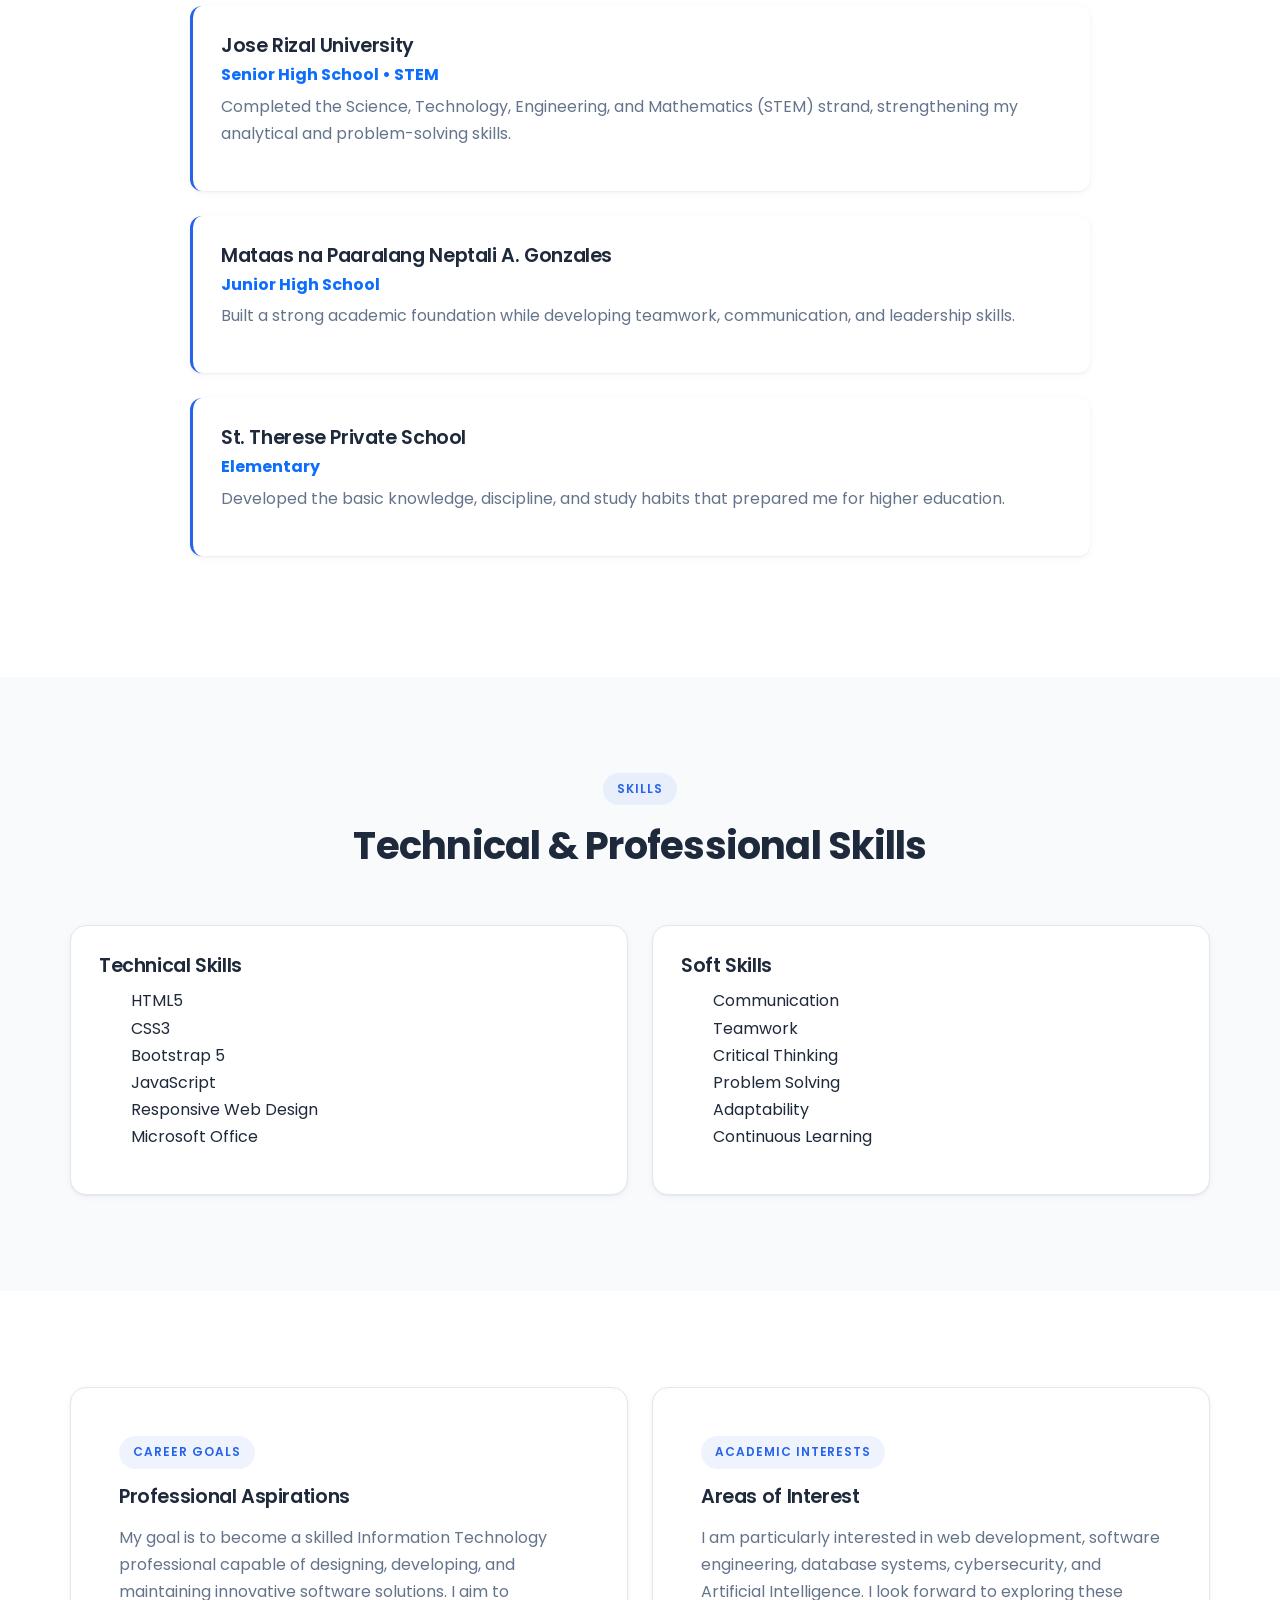
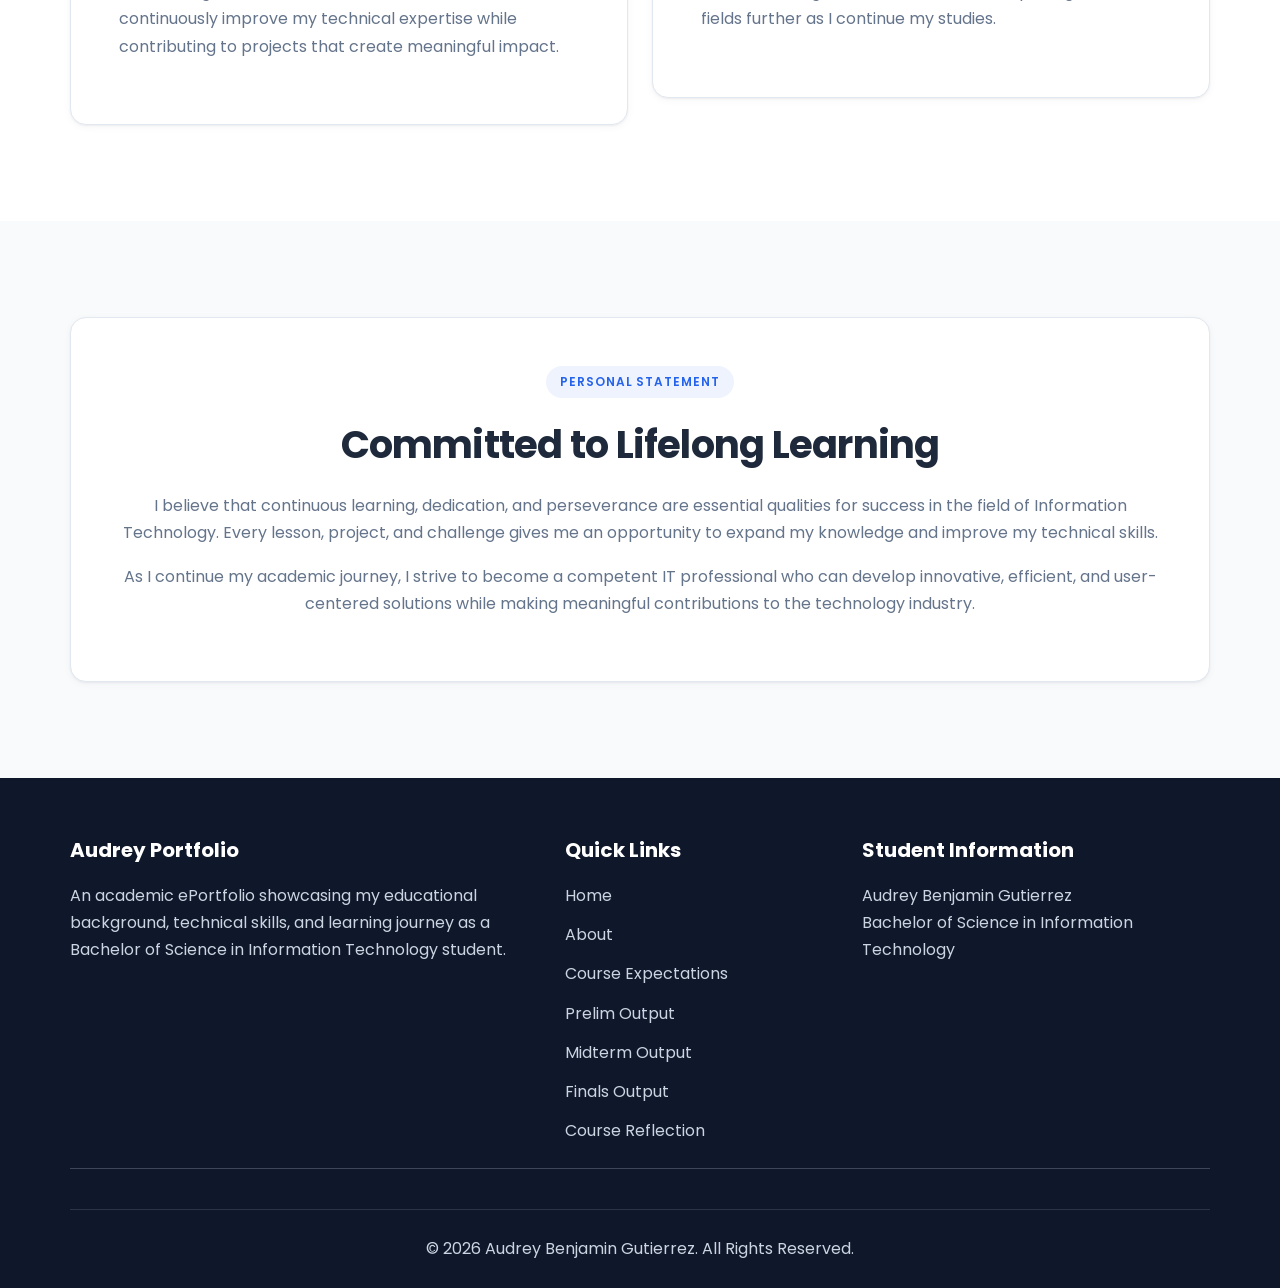
==== commit b725b1ee: "Add a Course Reflection page with real-life scenarios for each period Co-Authored-By: Claude Opus 5." ====
--- a/about.html
+++ b/about.html
@@ -113,6 +113,16 @@
                         <a class="nav-link" href="finals.html">
 
                             Finals Output
+
+                        </a>
+
+                    </li>
+
+                    <li class="nav-item">
+
+                        <a class="nav-link" href="reflection.html">
+
+                            Reflection
 
                         </a>
 
@@ -690,6 +700,12 @@
 
                         </a>
 
+                        <a href="reflection.html">
+
+                            Course Reflection
+
+                        </a>
+
                     </div>
 
                 </div>
--- a/css/style.css
+++ b/css/style.css
@@ -2088,3 +2088,65 @@
         display: none;
     }
 }
+
+/* ---------- Data table (finals results) ---------- */
+
+.table-scroll {
+    margin-top: 20px;
+    overflow-x: auto;
+    border: 1px solid var(--border);
+    border-radius: var(--radius-sm);
+}
+
+.data-table {
+    width: 100%;
+    min-width: 520px;
+    border-collapse: collapse;
+    font-size: .92rem;
+    font-variant-numeric: tabular-nums;
+}
+
+.data-table th,
+.data-table td {
+    padding: 12px 16px;
+    text-align: right;
+    border-bottom: 1px solid var(--border);
+    color: var(--text);
+}
+
+.data-table th:first-child,
+.data-table td:first-child,
+.data-table th:nth-child(2),
+.data-table td:nth-child(2) {
+    text-align: left;
+}
+
+.data-table thead th {
+    background: var(--primary-soft);
+    color: var(--primary);
+    font-size: .75rem;
+    font-weight: 600;
+    letter-spacing: .06em;
+    text-transform: uppercase;
+}
+
+.data-table tbody tr:last-child td {
+    border-bottom: 0;
+}
+
+.data-table tbody tr {
+    transition: background-color var(--transition);
+}
+
+.data-table tbody tr:hover {
+    background: var(--primary-soft);
+}
+
+.data-table tr.is-best td {
+    font-weight: 600;
+    background: var(--primary-soft);
+}
+
+.data-table tr.is-best td:first-child {
+    box-shadow: inset 3px 0 0 var(--primary);
+}
--- a/css/responsive.css
+++ b/css/responsive.css
@@ -474,11 +474,35 @@
    REFRESH (November 2026)
 ========================================================== */
 
-@media (max-width: 1200px) and (min-width: 992px) {
+@media (min-width: 992px) {
 
     .navbar-nav .nav-link {
-        padding: .5rem .55rem;
-        font-size: .88rem;
+        white-space: nowrap;
+    }
+}
+
+@media (max-width: 1199.98px) and (min-width: 992px) {
+
+    .navbar-logo {
+        height: 34px;
+    }
+
+    .navbar-nav {
+        gap: 0;
+    }
+
+    .navbar-nav .nav-link {
+        padding: .45rem .42rem;
+        font-size: .8rem;
+    }
+
+    .navbar-nav .nav-link::after {
+        left: .42rem;
+        right: .42rem;
+    }
+
+    .navbar-nav .nav-item.ms-lg-3 {
+        margin-left: .5rem !important;
     }
 }
 
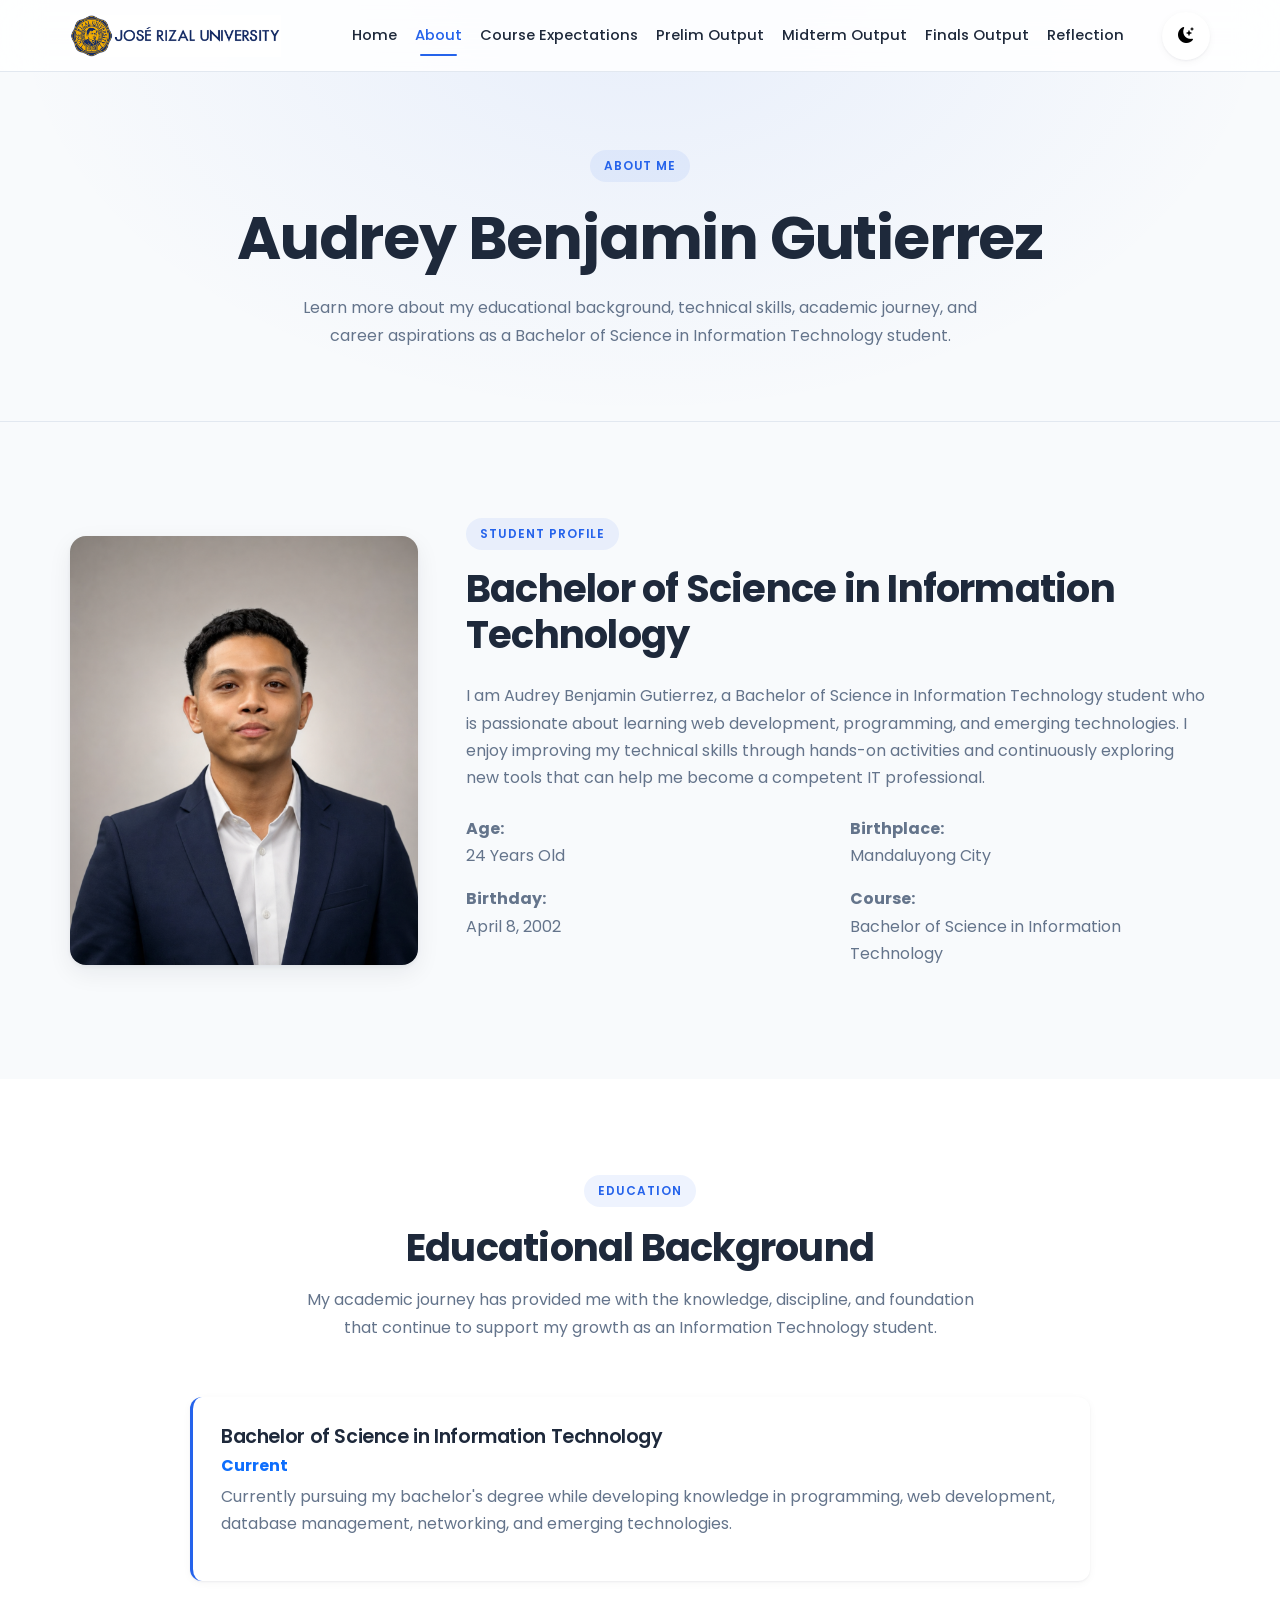
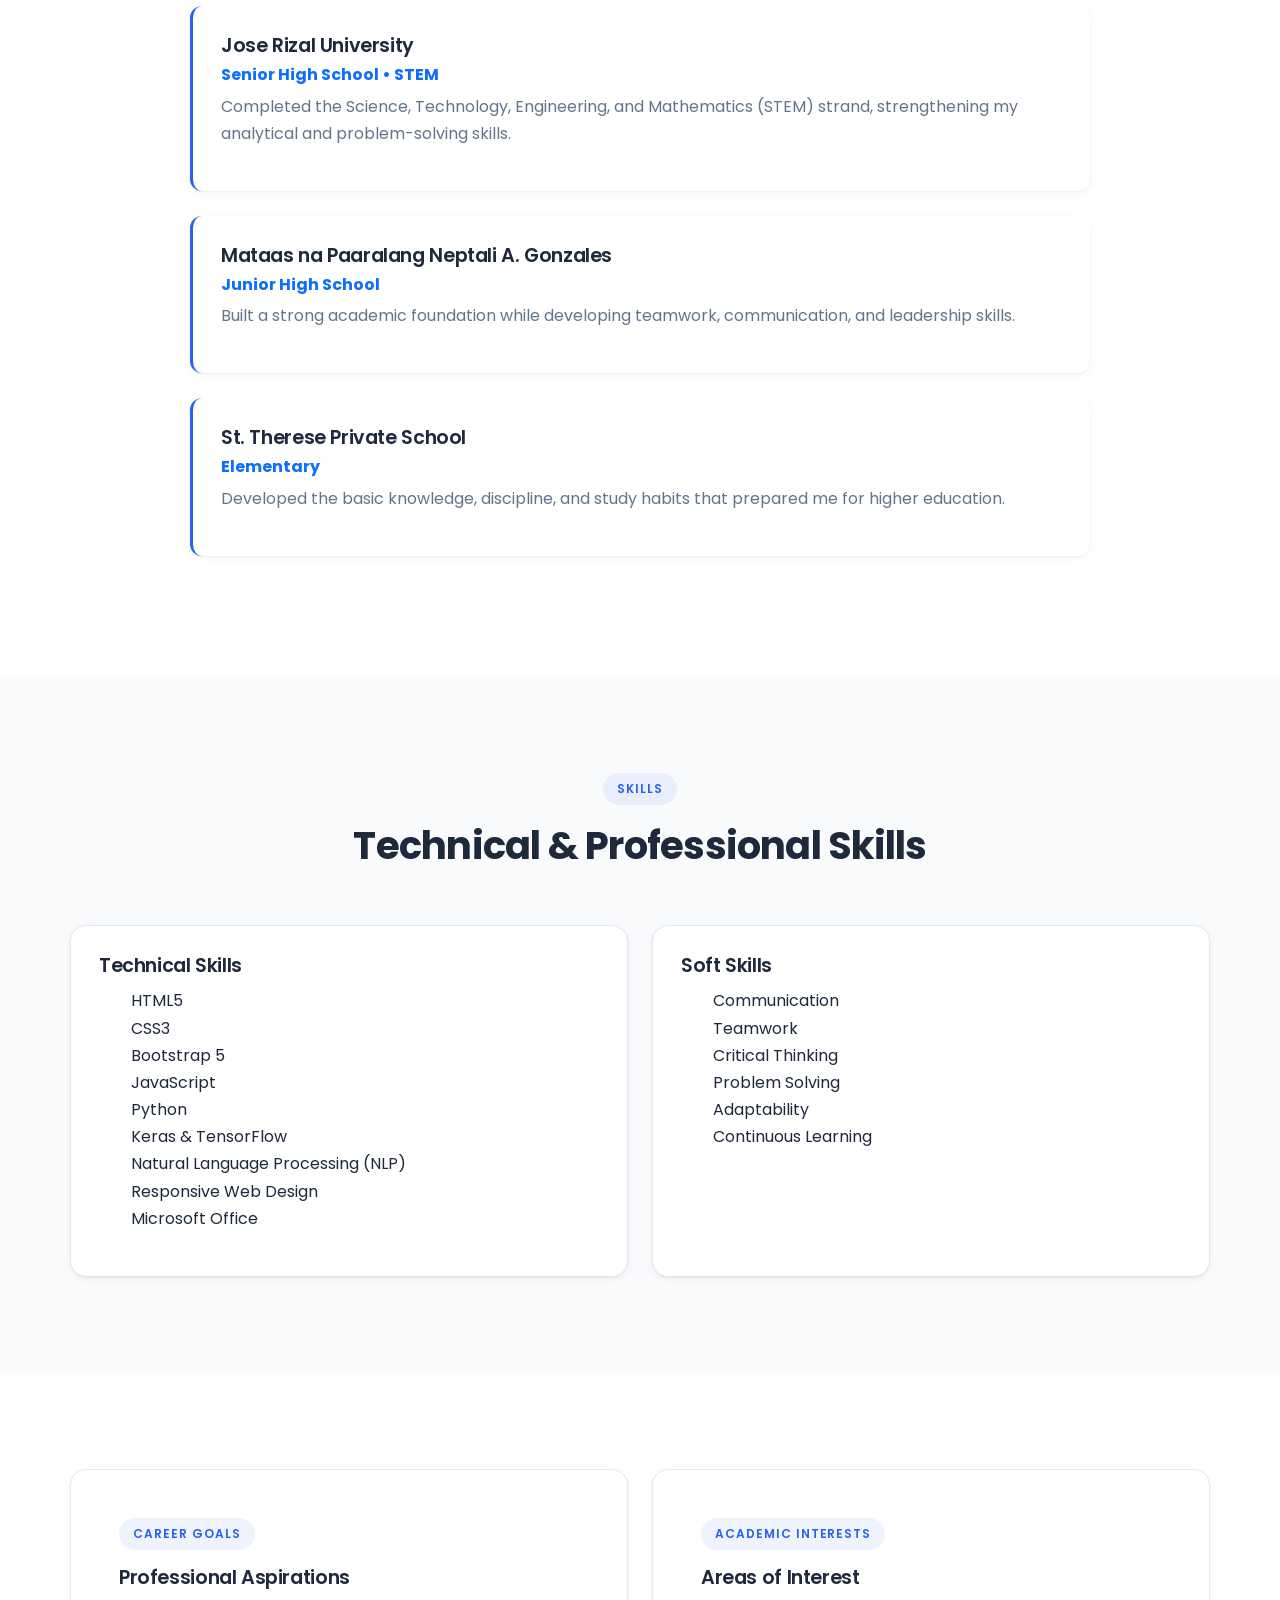
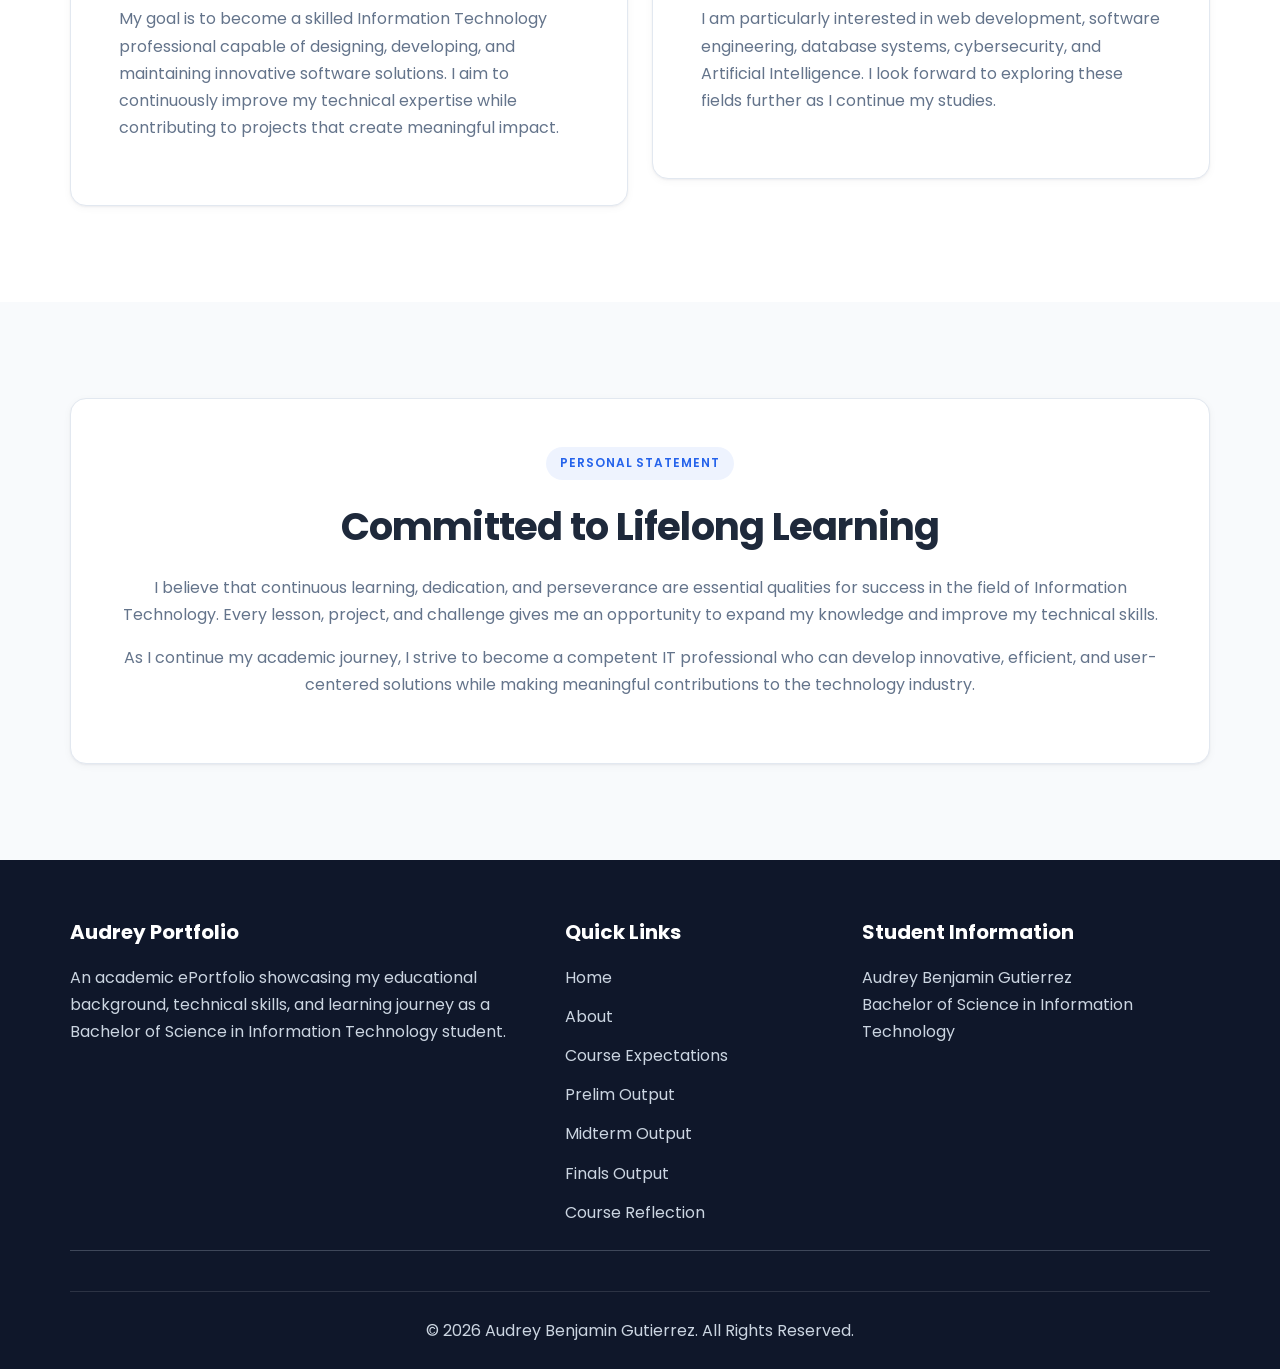
==== commit 234a1144: "Add Python, Keras and NLP skills; make reflections plain prose Co-Authored-By: Claude Opus 5.5 <nore" ====
--- a/about.html
+++ b/about.html
@@ -461,6 +461,9 @@
                             <li>CSS3</li>
                             <li>Bootstrap 5</li>
                             <li>JavaScript</li>
+                            <li>Python</li>
+                            <li>Keras &amp; TensorFlow</li>
+                            <li>Natural Language Processing (NLP)</li>
                             <li>Responsive Web Design</li>
                             <li>Microsoft Office</li>
 
